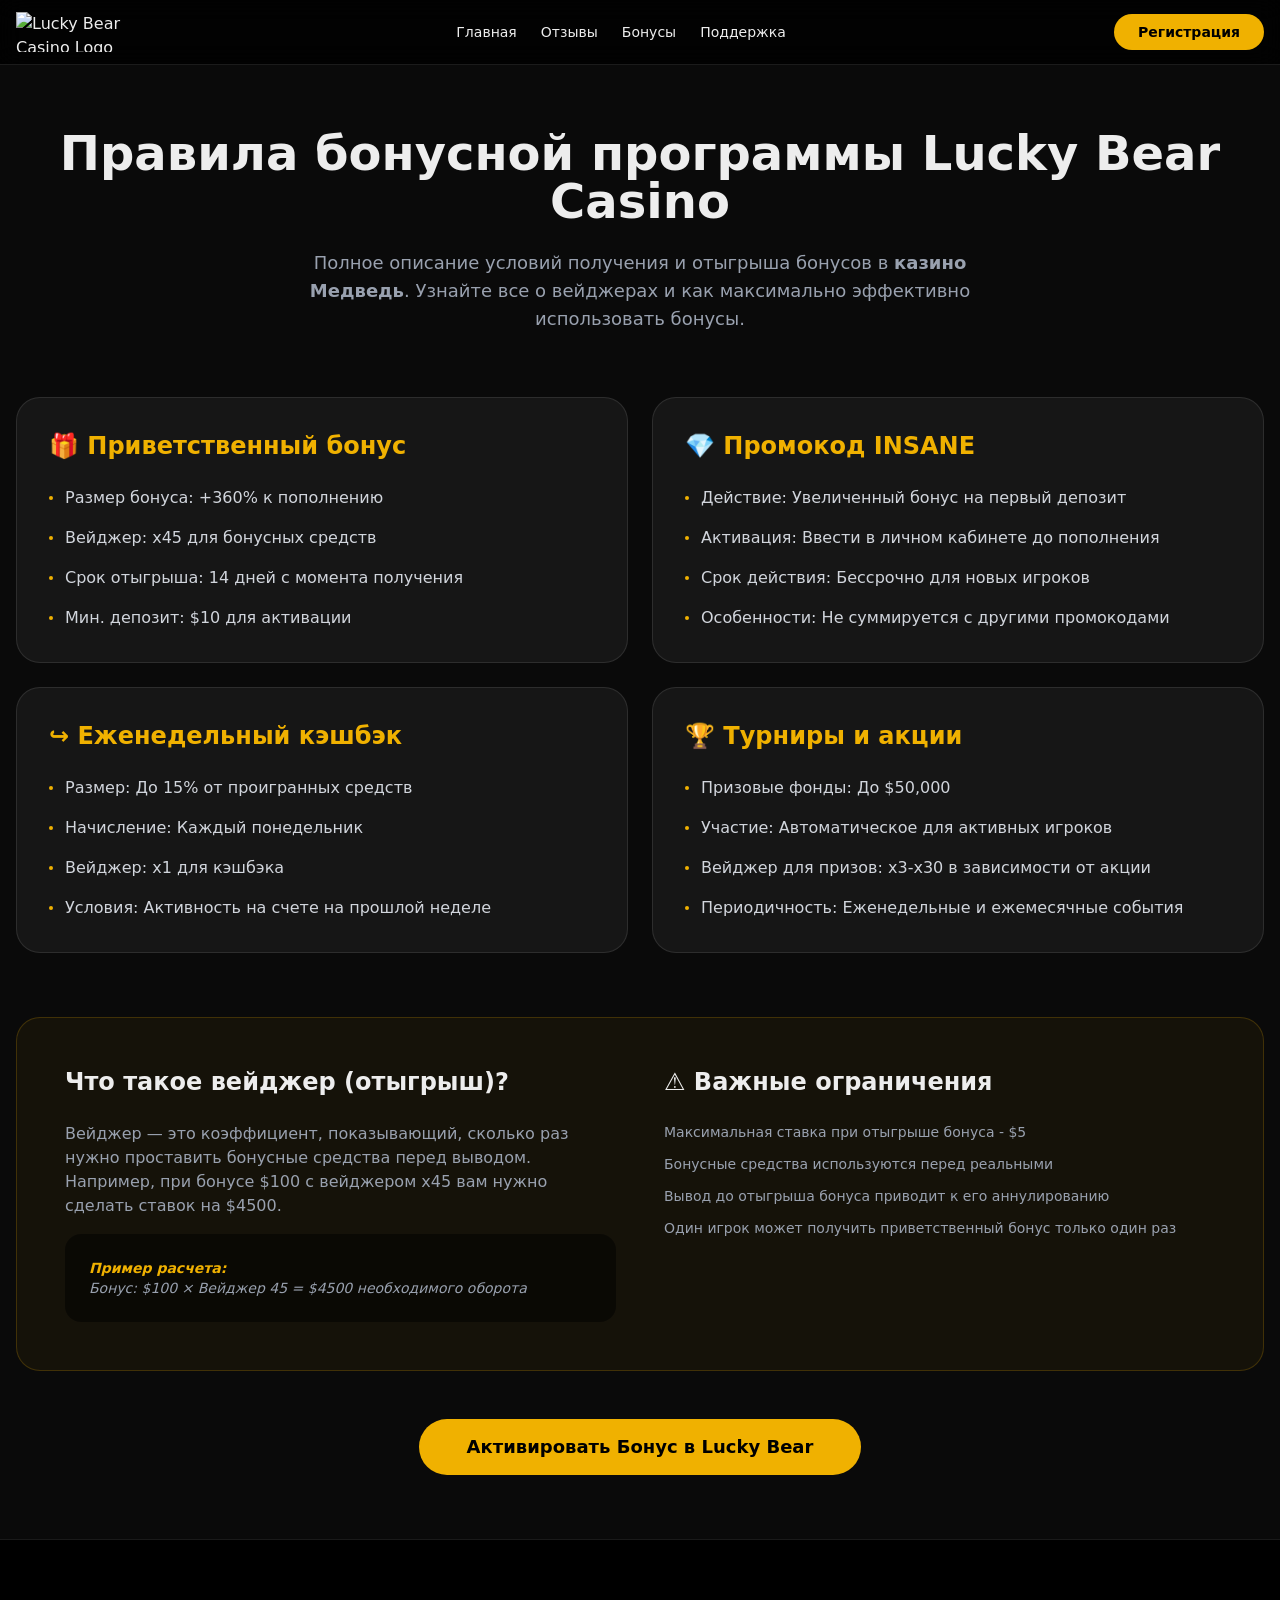
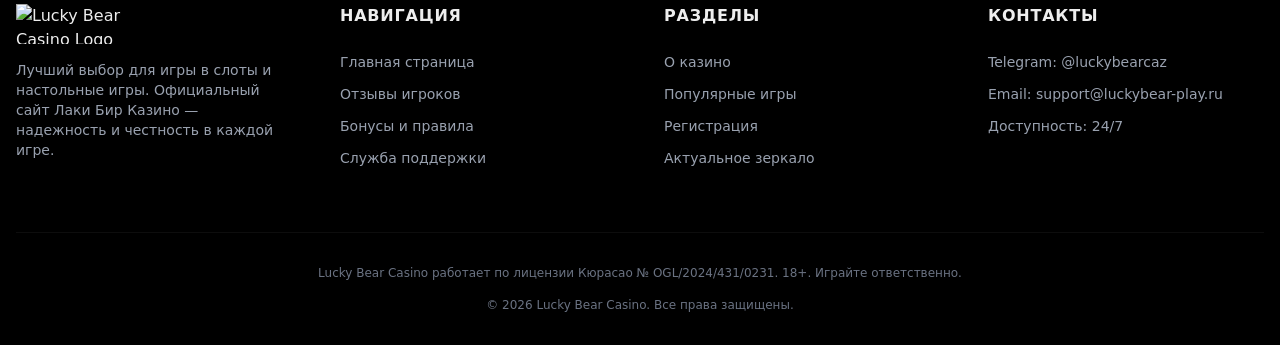
==== bonus-rules/index.html @ 3029834b "Add files via upload" ====
<!DOCTYPE html><!--qBkqkj0r_cKKnHDUIkZ33--><html lang="ru" class="dark"><head><meta charSet="utf-8"/><meta name="viewport" content="width=device-width, initial-scale=1"/><link rel="preload" href="/_next/static/media/4cf2300e9c8272f7-s.p.woff2" as="font" crossorigin="" type="font/woff2"/><link rel="preload" href="/_next/static/media/8d697b304b401681-s.p.woff2" as="font" crossorigin="" type="font/woff2"/><link rel="preload" href="/_next/static/media/93f479601ee12b01-s.p.woff2" as="font" crossorigin="" type="font/woff2"/><link rel="preload" href="/_next/static/media/9610d9e46709d722-s.p.woff2" as="font" crossorigin="" type="font/woff2"/><link rel="preload" as="image" href="https://slelguoygbfzlpylpxfs.supabase.co/storage/v1/render/image/public/project-uploads/9791e7de-911d-48a3-ade3-928afc85c407/logo-1772543242181.webp?width=8000&amp;height=8000&amp;resize=contain"/><link rel="stylesheet" href="/_next/static/css/e9fcd90adb8261e8.css@dpl=dpl_41Tpe3Ki4NxSSs6Caq4KqddvMdPX.css" data-precedence="next"/><link rel="stylesheet" href="/_next/static/css/6a75fec80a84a227.css@dpl=dpl_41Tpe3Ki4NxSSs6Caq4KqddvMdPX.css" data-precedence="next"/><link rel="preload" as="script" fetchPriority="low" href="/_next/static/chunks/webpack-487ae3b5610ff858.js@dpl=dpl_41Tpe3Ki4NxSSs6Caq4KqddvMdPX"/><script src="/_next/static/chunks/4bd1b696-c023c6e3521b1417.js@dpl=dpl_41Tpe3Ki4NxSSs6Caq4KqddvMdPX" async=""></script><script src="/_next/static/chunks/255-a4715a1efa21645e.js@dpl=dpl_41Tpe3Ki4NxSSs6Caq4KqddvMdPX" async=""></script><script src="/_next/static/chunks/main-app-8325d46b281e2127.js@dpl=dpl_41Tpe3Ki4NxSSs6Caq4KqddvMdPX" async=""></script><script src="/_next/static/chunks/619-ba102abea3e3d0e4.js@dpl=dpl_41Tpe3Ki4NxSSs6Caq4KqddvMdPX" async=""></script><script src="/_next/static/chunks/app/page-8e1d8fadc9db7c35.js@dpl=dpl_41Tpe3Ki4NxSSs6Caq4KqddvMdPX" async=""></script><script src="/_next/static/chunks/831-277354a22559f4bc.js@dpl=dpl_41Tpe3Ki4NxSSs6Caq4KqddvMdPX" async=""></script><script src="/_next/static/chunks/app/layout-fcfff147cf2985d4.js@dpl=dpl_41Tpe3Ki4NxSSs6Caq4KqddvMdPX" async=""></script><meta name="next-size-adjust" content=""/><title>Бонусы Lucky Bear Casino — Правила и условия активации | Lucky Bear Casino</title><meta name="description" content="Узнайте о всех актуальных бонусах Lucky Bear Casino: приветственный бонус +360%, промокоды и кэшбэк. Правила отыгрыша и вейджера."/><meta name="keywords" content="лакибир казино играть, казино лаки бир, casino lucky bear, лаки бир казино, лаки бир регистрация, lucky bear официальный сайт, лаки бир казино зеркало, лаки бир казино играть, лаки бир казино официальный сайт, lucky bear casino зеркало, лакибир казино зеркало, лакибир казино официальный сайт, лакибир казино, лакибир регистрация, казино лайки беар, казино белый медведь, лаки беар казино, казино на деньги официальный сайт с медведем, lucky bear казино официальный, lucky bear, лаки бир"/><meta name="robots" content="index, follow"/><link rel="canonical" href="https://luckybear-play.ru/bonus-rules/"/><link rel="icon" href="favicon.ico" type="image/x-icon" sizes="16x16"/><link rel="icon" href="https://slelguoygbfzlpylpxfs.supabase.co/storage/v1/render/image/public/project-uploads/9791e7de-911d-48a3-ade3-928afc85c407/favicon-1772543242181.webp?width=8000&amp;height=8000&amp;resize=contain"/><link rel="apple-touch-icon" href="https://slelguoygbfzlpylpxfs.supabase.co/storage/v1/render/image/public/project-uploads/9791e7de-911d-48a3-ade3-928afc85c407/favicon-1772543242181.webp?width=8000&amp;height=8000&amp;resize=contain"/><script src="/_next/static/chunks/polyfills-42372ed130431b0a.js@dpl=dpl_41Tpe3Ki4NxSSs6Caq4KqddvMdPX" noModule=""></script><!-- Yandex.Metrika counter -->
<script type="text/javascript">
    (function(m,e,t,r,i,k,a){
        m[i]=m[i]||function(){(m[i].a=m[i].a||[]).push(arguments)};
        m[i].l=1*new Date();
        for (var j = 0; j < document.scripts.length; j++) {if (document.scripts[j].src === r) { return; }}
        k=e.createElement(t),a=e.getElementsByTagName(t)[0],k.async=1,k.src=r,a.parentNode.insertBefore(k,a)
    })(window, document,'script','https://mc.yandex.ru/metrika/tag.js?id=107095604', 'ym');

    ym(107095604, 'init', {ssr:true, webvisor:true, clickmap:true, ecommerce:"dataLayer", referrer: document.referrer, url: location.href, accurateTrackBounce:true, trackLinks:true});
</script>
<noscript><div><img src="https://mc.yandex.ru/watch/107095604" style="position:absolute; left:-9999px;" alt="" /></div></noscript>
<!-- /Yandex.Metrika counter -->
<style>
/* Support FAQ accordion */
.faq-card { cursor: pointer; }
.faq-card h4 { display:flex; align-items:center; justify-content:space-between; gap:12px; }
.faq-card .faq-chevron { transition: transform .2s ease; color: rgba(156,163,175,1); }
.faq-card.is-open .faq-chevron { transform: rotate(180deg); }
</style>

</head><body class="__variable_fd3166 __variable_a4812d antialiased bg-[#0a0a0a] text-[#ededed] min-h-screen flex flex-col"><div hidden=""><!--$--><!--/$--></div><header class="sticky top-0 z-50 w-full border-b border-white/10 bg-black/80 backdrop-blur-md"><div class="container mx-auto flex h-16 items-center justify-between px-4"><a class="flex items-center gap-2" href="/"><div class="relative h-10 w-28 overflow-hidden"><img src="https://slelguoygbfzlpylpxfs.supabase.co/storage/v1/render/image/public/project-uploads/9791e7de-911d-48a3-ade3-928afc85c407/logo-1772543242181.webp?width=8000&amp;height=8000&amp;resize=contain" alt="Lucky Bear Casino Logo" class="h-full w-full object-contain"/></div></a><nav class="flex items-center gap-6"><a class="text-sm font-medium hover:text-yellow-500 transition-colors" href="/">Главная</a><a class="text-sm font-medium hover:text-yellow-500 transition-colors" href="/reviews/">Отзывы</a><a class="text-sm font-medium hover:text-yellow-500 transition-colors" href="/bonus-rules/">Бонусы</a><a class="text-sm font-medium hover:text-yellow-500 transition-colors" href="/support/">Поддержка</a></nav><div class="flex items-center gap-4"><a href="https://lbgame777.xyz/87VflB" class="rounded-full bg-yellow-500 px-6 py-2 text-sm font-bold text-black hover:bg-yellow-400 transition-colors">Регистрация</a></div></div></header><main class="flex-grow"><div class="container mx-auto px-4 py-16"><section class="mb-16 text-center"><h1 class="mb-6 text-4xl font-extrabold sm:text-5xl">Правила бонусной программы Lucky Bear Casino</h1><p class="mx-auto max-w-2xl text-lg text-gray-400">Полное описание условий получения и отыгрыша бонусов в <strong>казино Медведь</strong>. Узнайте все о вейджерах и как максимально эффективно использовать бонусы.</p></section><div class="grid gap-6 md:grid-cols-2"><div class="rounded-3xl border border-white/10 bg-white/5 p-8 transition-all hover:bg-white/10"><h3 class="mb-6 text-2xl font-bold text-yellow-500">🎁 Приветственный бонус</h3><ul class="flex flex-col gap-4 text-gray-300"><li class="flex items-center gap-3"><span class="h-1 w-1 rounded-full bg-yellow-500"></span>Размер бонуса: +360% к пополнению</li><li class="flex items-center gap-3"><span class="h-1 w-1 rounded-full bg-yellow-500"></span>Вейджер: x45 для бонусных средств</li><li class="flex items-center gap-3"><span class="h-1 w-1 rounded-full bg-yellow-500"></span>Срок отыгрыша: 14 дней с момента получения</li><li class="flex items-center gap-3"><span class="h-1 w-1 rounded-full bg-yellow-500"></span>Мин. депозит: $10 для активации</li></ul></div><div class="rounded-3xl border border-white/10 bg-white/5 p-8 transition-all hover:bg-white/10"><h3 class="mb-6 text-2xl font-bold text-yellow-500">💎 Промокод INSANE</h3><ul class="flex flex-col gap-4 text-gray-300"><li class="flex items-center gap-3"><span class="h-1 w-1 rounded-full bg-yellow-500"></span>Действие: Увеличенный бонус на первый депозит</li><li class="flex items-center gap-3"><span class="h-1 w-1 rounded-full bg-yellow-500"></span>Активация: Ввести в личном кабинете до пополнения</li><li class="flex items-center gap-3"><span class="h-1 w-1 rounded-full bg-yellow-500"></span>Срок действия: Бессрочно для новых игроков</li><li class="flex items-center gap-3"><span class="h-1 w-1 rounded-full bg-yellow-500"></span>Особенности: Не суммируется с другими промокодами</li></ul></div><div class="rounded-3xl border border-white/10 bg-white/5 p-8 transition-all hover:bg-white/10"><h3 class="mb-6 text-2xl font-bold text-yellow-500">↪️ Еженедельный кэшбэк</h3><ul class="flex flex-col gap-4 text-gray-300"><li class="flex items-center gap-3"><span class="h-1 w-1 rounded-full bg-yellow-500"></span>Размер: До 15% от проигранных средств</li><li class="flex items-center gap-3"><span class="h-1 w-1 rounded-full bg-yellow-500"></span>Начисление: Каждый понедельник</li><li class="flex items-center gap-3"><span class="h-1 w-1 rounded-full bg-yellow-500"></span>Вейджер: x1 для кэшбэка</li><li class="flex items-center gap-3"><span class="h-1 w-1 rounded-full bg-yellow-500"></span>Условия: Активность на счете на прошлой неделе</li></ul></div><div class="rounded-3xl border border-white/10 bg-white/5 p-8 transition-all hover:bg-white/10"><h3 class="mb-6 text-2xl font-bold text-yellow-500">🏆 Турниры и акции</h3><ul class="flex flex-col gap-4 text-gray-300"><li class="flex items-center gap-3"><span class="h-1 w-1 rounded-full bg-yellow-500"></span>Призовые фонды: До $50,000</li><li class="flex items-center gap-3"><span class="h-1 w-1 rounded-full bg-yellow-500"></span>Участие: Автоматическое для активных игроков</li><li class="flex items-center gap-3"><span class="h-1 w-1 rounded-full bg-yellow-500"></span>Вейджер для призов: x3-x30 в зависимости от акции</li><li class="flex items-center gap-3"><span class="h-1 w-1 rounded-full bg-yellow-500"></span>Периодичность: Еженедельные и ежемесячные события</li></ul></div></div><div class="mt-16 rounded-3xl border border-yellow-500/20 bg-yellow-500/5 p-8 md:p-12"><div class="grid gap-12 md:grid-cols-2"><div><h2 class="mb-6 text-2xl font-bold">Что такое вейджер (отыгрыш)?</h2><p class="mb-4 text-gray-400">Вейджер — это коэффициент, показывающий, сколько раз нужно проставить бонусные средства перед выводом. Например, при бонусе $100 с вейджером x45 вам нужно сделать ставок на $4500.</p><div class="rounded-2xl bg-black/50 p-6 text-sm italic text-gray-400"><span class="font-bold text-yellow-500">Пример расчета:</span><br/>Бонус: $100 × Вейджер 45 = $4500 необходимого оборота</div></div><div><h2 class="mb-6 text-2xl font-bold">⚠️ Важные ограничения</h2><ul class="flex flex-col gap-3 text-sm text-gray-400"><li>Максимальная ставка при отыгрыше бонуса - $5</li><li>Бонусные средства используются перед реальными</li><li>Вывод до отыгрыша бонуса приводит к его аннулированию</li><li>Один игрок может получить приветственный бонус только один раз</li></ul></div></div></div><div class="mt-12 flex justify-center"><a href="https://lbgame777.xyz/87VflB" class="flex h-14 w-full items-center justify-center rounded-full bg-yellow-500 px-12 text-lg font-bold text-black sm:w-auto">Активировать Бонус в Lucky Bear</a></div></div><!--$--><!--/$--></main><footer class="w-full border-t border-white/10 bg-black pt-16 pb-8"><div class="container mx-auto px-4"><div class="grid grid-cols-1 gap-12 sm:grid-cols-2 md:grid-cols-4"><div class="flex flex-col gap-4"><div class="h-10 w-28"><img src="https://slelguoygbfzlpylpxfs.supabase.co/storage/v1/render/image/public/project-uploads/9791e7de-911d-48a3-ade3-928afc85c407/logo-1772543242181.webp?width=8000&amp;height=8000&amp;resize=contain" alt="Lucky Bear Casino Logo" class="h-full w-full object-contain"/></div><p class="text-sm text-gray-400 max-w-xs">Лучший выбор для игры в слоты и настольные игры. Официальный сайт Лаки Бир Казино — надежность и честность в каждой игре.</p></div><div><h4 class="mb-6 font-semibold uppercase tracking-wider">Навигация</h4><ul class="flex flex-col gap-3 text-sm text-gray-400"><li><a class="hover:text-yellow-500 transition-colors" href="/">Главная страница</a></li><li><a class="hover:text-yellow-500 transition-colors" href="/reviews/">Отзывы игроков</a></li><li><a class="hover:text-yellow-500 transition-colors" href="/bonus-rules/">Бонусы и правила</a></li><li><a class="hover:text-yellow-500 transition-colors" href="/support/">Служба поддержки</a></li></ul></div><div><h4 class="mb-6 font-semibold uppercase tracking-wider">Разделы</h4><ul class="flex flex-col gap-3 text-sm text-gray-400"><li><a class="hover:text-yellow-500 transition-colors" href="index.html#about">О казино</a></li><li><a class="hover:text-yellow-500 transition-colors" href="index.html#games">Популярные игры</a></li><li><a class="hover:text-yellow-500 transition-colors" href="/#registration">Регистрация</a></li><li><a class="hover:text-yellow-500 transition-colors" href="index.html#mirror">Актуальное зеркало</a></li></ul></div><div><h4 class="mb-6 font-semibold uppercase tracking-wider">Контакты</h4><ul class="flex flex-col gap-3 text-sm text-gray-400"><li>Telegram: @luckybearcaz</li><li>Email: support@luckybear-play.ru</li><li>Доступность: 24/7</li></ul></div></div><div class="mt-16 border-t border-white/5 pt-8 text-center text-xs text-gray-500"><p class="mb-4">Lucky Bear Casino работает по лицензии Кюрасао № OGL/2024/431/0231. 18+. Играйте ответственно.</p><p>© <!-- -->2026<!-- --> Lucky Bear Casino. Все права защищены.</p></div></div></footer><!--$!--><template data-dgst="BAILOUT_TO_CLIENT_SIDE_RENDERING"></template><!--/$--><script src="/_next/static/chunks/webpack-487ae3b5610ff858.js@dpl=dpl_41Tpe3Ki4NxSSs6Caq4KqddvMdPX" id="_R_" async=""></script><script>(self.__next_f=self.__next_f||[]).push([0])</script><script>self.__next_f.push([1,"1:\"$Sreact.fragment\"\n2:I[2619,[\"619\",\"static/chunks/619-ba102abea3e3d0e4.js?dpl=dpl_41Tpe3Ki4NxSSs6Caq4KqddvMdPX\",\"974\",\"static/chunks/app/page-8e1d8fadc9db7c35.js?dpl=dpl_41Tpe3Ki4NxSSs6Caq4KqddvMdPX\"],\"\"]\n3:I[9766,[],\"\"]\n4:I[8924,[],\"\"]\nf:I[7150,[],\"\"]\n:HL[\"/_next/static/media/4cf2300e9c8272f7-s.p.woff2\",\"font\",{\"crossOrigin\":\"\",\"type\":\"font/woff2\"}]\n:HL[\"/_next/static/media/8d697b304b401681-s.p.woff2\",\"font\",{\"crossOrigin\":\"\",\"type\":\"font/woff2\"}]\n:HL[\"/_next/static/media/93f479601ee12b01-s.p.woff2\",\"font\",{\"crossOrigin\":\"\",\"type\":\"font/woff2\"}]\n:HL[\"/_next/static/media/9610d9e46709d722-s.p.woff2\",\"font\",{\"crossOrigin\":\"\",\"type\":\"font/woff2\"}]\n:HL[\"/_next/static/css/e9fcd90adb8261e8.css?dpl=dpl_41Tpe3Ki4NxSSs6Caq4KqddvMdPX\",\"style\"]\n:HL[\"/_next/static/css/6a75fec80a84a227.css?dpl=dpl_41Tpe3Ki4NxSSs6Caq4KqddvMdPX\",\"style\"]\n"])</script><script>self.__next_f.push([1,"0:{\"P\":null,\"b\":\"qBkqkj0r_cKKnHDUIkZ33\",\"p\":\"\",\"c\":[\"\",\"bonus-rules\"],\"i\":false,\"f\":[[[\"\",{\"children\":[\"bonus-rules\",{\"children\":[\"__PAGE__\",{}]}]},\"$undefined\",\"$undefined\",true],[\"\",[\"$\",\"$1\",\"c\",{\"children\":[[[\"$\",\"link\",\"0\",{\"rel\":\"stylesheet\",\"href\":\"/_next/static/css/e9fcd90adb8261e8.css?dpl=dpl_41Tpe3Ki4NxSSs6Caq4KqddvMdPX\",\"precedence\":\"next\",\"crossOrigin\":\"$undefined\",\"nonce\":\"$undefined\"}],[\"$\",\"link\",\"1\",{\"rel\":\"stylesheet\",\"href\":\"/_next/static/css/6a75fec80a84a227.css?dpl=dpl_41Tpe3Ki4NxSSs6Caq4KqddvMdPX\",\"precedence\":\"next\",\"crossOrigin\":\"$undefined\",\"nonce\":\"$undefined\"}]],[\"$\",\"html\",null,{\"lang\":\"ru\",\"className\":\"dark\",\"children\":[\"$\",\"body\",null,{\"className\":\"__variable_fd3166 __variable_a4812d antialiased bg-[#0a0a0a] text-[#ededed] min-h-screen flex flex-col\",\"children\":[[\"$\",\"header\",null,{\"className\":\"sticky top-0 z-50 w-full border-b border-white/10 bg-black/80 backdrop-blur-md\",\"children\":[\"$\",\"div\",null,{\"className\":\"container mx-auto flex h-16 items-center justify-between px-4\",\"children\":[[\"$\",\"$L2\",null,{\"href\":\"/\",\"className\":\"flex items-center gap-2\",\"children\":[\"$\",\"div\",null,{\"className\":\"relative h-10 w-28 overflow-hidden\",\"children\":[\"$\",\"img\",null,{\"src\":\"https://slelguoygbfzlpylpxfs.supabase.co/storage/v1/render/image/public/project-uploads/9791e7de-911d-48a3-ade3-928afc85c407/logo-1772543242181.webp?width=8000\u0026height=8000\u0026resize=contain\",\"alt\":\"Lucky Bear Casino Logo\",\"className\":\"h-full w-full object-contain\"}]}]}],[\"$\",\"nav\",null,{\"className\":\"flex items-center gap-6\",\"children\":[[\"$\",\"$L2\",null,{\"href\":\"/\",\"className\":\"text-sm font-medium hover:text-yellow-500 transition-colors\",\"children\":\"Главная\"}],[\"$\",\"$L2\",null,{\"href\":\"/reviews\",\"className\":\"text-sm font-medium hover:text-yellow-500 transition-colors\",\"children\":\"Отзывы\"}],[\"$\",\"$L2\",null,{\"href\":\"/bonus-rules\",\"className\":\"text-sm font-medium hover:text-yellow-500 transition-colors\",\"children\":\"Бонусы\"}],[\"$\",\"$L2\",null,{\"href\":\"/support\",\"className\":\"text-sm font-medium hover:text-yellow-500 transition-colors\",\"children\":\"Поддержка\"}]]}],[\"$\",\"div\",null,{\"className\":\"flex items-center gap-4\",\"children\":[\"$\",\"a\",null,{\"href\":\"https://lbgame777.xyz/87VflB\",\"className\":\"rounded-full bg-yellow-500 px-6 py-2 text-sm font-bold text-black hover:bg-yellow-400 transition-colors\",\"children\":\"Регистрация\"}]}]]}]}],[\"$\",\"main\",null,{\"className\":\"flex-grow\",\"children\":[\"$\",\"$L3\",null,{\"parallelRouterKey\":\"children\",\"error\":\"$undefined\",\"errorStyles\":\"$undefined\",\"errorScripts\":\"$undefined\",\"template\":[\"$\",\"$L4\",null,{}],\"templateStyles\":\"$undefined\",\"templateScripts\":\"$undefined\",\"notFound\":[[[\"$\",\"title\",null,{\"children\":\"404: This page could not be found.\"}],[\"$\",\"div\",null,{\"style\":{\"fontFamily\":\"system-ui,\\\"Segoe UI\\\",Roboto,Helvetica,Arial,sans-serif,\\\"Apple Color Emoji\\\",\\\"Segoe UI Emoji\\\"\",\"height\":\"100vh\",\"textAlign\":\"center\",\"display\":\"flex\",\"flexDirection\":\"column\",\"alignItems\":\"center\",\"justifyContent\":\"center\"},\"children\":[\"$\",\"div\",null,{\"children\":[[\"$\",\"style\",null,{\"dangerouslySetInnerHTML\":{\"__html\":\"body{color:#000;background:#fff;margin:0}.next-error-h1{border-right:1px solid rgba(0,0,0,.3)}@media (prefers-color-scheme:dark){body{color:#fff;background:#000}.next-error-h1{border-right:1px solid rgba(255,255,255,.3)}}\"}}],[\"$\",\"h1\",null,{\"className\":\"next-error-h1\",\"style\":{\"display\":\"inline-block\",\"margin\":\"0 20px 0 0\",\"padding\":\"0 23px 0 0\",\"fontSize\":24,\"fontWeight\":500,\"verticalAlign\":\"top\",\"lineHeight\":\"49px\"},\"children\":404}],[\"$\",\"div\",null,{\"style\":{\"display\":\"inline-block\"},\"children\":[\"$\",\"h2\",null,{\"style\":{\"fontSize\":14,\"fontWeight\":400,\"lineHeight\":\"49px\",\"margin\":0},\"children\":\"This page could not be found.\"}]}]]}]}]],[]],\"forbidden\":\"$undefined\",\"unauthorized\":\"$undefined\"}]}],[\"$\",\"footer\",null,{\"className\":\"w-full border-t border-white/10 bg-black pt-16 pb-8\",\"children\":[\"$\",\"div\",null,{\"className\":\"container mx-auto px-4\",\"children\":[[\"$\",\"div\",null,{\"className\":\"grid grid-cols-1 gap-12 sm:grid-cols-2 md:grid-cols-4\",\"children\":[[\"$\",\"div\",null,{\"className\":\"flex flex-col gap-4\",\"children\":[[\"$\",\"div\",null,{\"className\":\"h-10 w-28\",\"children\":[\"$\",\"img\",null,{\"src\":\"https://slelguoygbfzlpylpxfs.supabase.co/storage/v1/render/image/public/project-uploads/9791e7de-911d-48a3-ade3-928afc85c407/logo-1772543242181.webp?width=8000\u0026height=8000\u0026resize=contain\",\"alt\":\"Lucky Bear Casino Logo\",\"className\":\"h-full w-full object-contain\"}]}],\"$L5\"]}],\"$L6\",\"$L7\",\"$L8\"]}],\"$L9\"]}]}],\"$La\",\"$Lb\"]}]}]]}],{\"children\":[\"bonus-rules\",\"$Lc\",{\"children\":[\"__PAGE__\",\"$Ld\",{},null,false]},null,false]},null,false],\"$Le\",false]],\"m\":\"$undefined\",\"G\":[\"$f\",[]],\"s\":false,\"S\":true}\n"])</script><script>self.__next_f.push([1,"10:I[1935,[\"619\",\"static/chunks/619-ba102abea3e3d0e4.js?dpl=dpl_41Tpe3Ki4NxSSs6Caq4KqddvMdPX\",\"831\",\"static/chunks/831-277354a22559f4bc.js?dpl=dpl_41Tpe3Ki4NxSSs6Caq4KqddvMdPX\",\"177\",\"static/chunks/app/layout-fcfff147cf2985d4.js?dpl=dpl_41Tpe3Ki4NxSSs6Caq4KqddvMdPX\"],\"VisualEditsMessenger\"]\n11:I[6613,[\"619\",\"static/chunks/619-ba102abea3e3d0e4.js?dpl=dpl_41Tpe3Ki4NxSSs6Caq4KqddvMdPX\",\"831\",\"static/chunks/831-277354a22559f4bc.js?dpl=dpl_41Tpe3Ki4NxSSs6Caq4KqddvMdPX\",\"177\",\"static/chunks/app/layout-fcfff147cf2985d4.js?dpl=dpl_41Tpe3Ki4NxSSs6Caq4KqddvMdPX\"],\"Analytics\"]\n19:I[4431,[],\"ViewportBoundary\"]\n1b:I[4431,[],\"MetadataBoundary\"]\n1c:\"$Sreact.suspense\"\n5:[\"$\",\"p\",null,{\"className\":\"text-sm text-gray-400 max-w-xs\",\"children\":\"Лучший выбор для игры в слоты и настольные игры. Официальный сайт Лаки Бир Казино — надежность и честность в каждой игре.\"}]\n"])</script><script>self.__next_f.push([1,"6:[\"$\",\"div\",null,{\"children\":[[\"$\",\"h4\",null,{\"className\":\"mb-6 font-semibold uppercase tracking-wider\",\"children\":\"Навигация\"}],[\"$\",\"ul\",null,{\"className\":\"flex flex-col gap-3 text-sm text-gray-400\",\"children\":[[\"$\",\"li\",null,{\"children\":[\"$\",\"$L2\",null,{\"href\":\"/\",\"className\":\"hover:text-yellow-500 transition-colors\",\"children\":\"Главная страница\"}]}],[\"$\",\"li\",null,{\"children\":[\"$\",\"$L2\",null,{\"href\":\"/reviews\",\"className\":\"hover:text-yellow-500 transition-colors\",\"children\":\"Отзывы игроков\"}]}],[\"$\",\"li\",null,{\"children\":[\"$\",\"$L2\",null,{\"href\":\"/bonus-rules\",\"className\":\"hover:text-yellow-500 transition-colors\",\"children\":\"Бонусы и правила\"}]}],[\"$\",\"li\",null,{\"children\":[\"$\",\"$L2\",null,{\"href\":\"/support\",\"className\":\"hover:text-yellow-500 transition-colors\",\"children\":\"Служба поддержки\"}]}]]}]]}]\n"])</script><script>self.__next_f.push([1,"7:[\"$\",\"div\",null,{\"children\":[[\"$\",\"h4\",null,{\"className\":\"mb-6 font-semibold uppercase tracking-wider\",\"children\":\"Разделы\"}],[\"$\",\"ul\",null,{\"className\":\"flex flex-col gap-3 text-sm text-gray-400\",\"children\":[[\"$\",\"li\",null,{\"children\":[\"$\",\"$L2\",null,{\"href\":\"/#about\",\"className\":\"hover:text-yellow-500 transition-colors\",\"children\":\"О казино\"}]}],[\"$\",\"li\",null,{\"children\":[\"$\",\"$L2\",null,{\"href\":\"/#games\",\"className\":\"hover:text-yellow-500 transition-colors\",\"children\":\"Популярные игры\"}]}],[\"$\",\"li\",null,{\"children\":[\"$\",\"$L2\",null,{\"href\":\"/#registration\",\"className\":\"hover:text-yellow-500 transition-colors\",\"children\":\"Регистрация\"}]}],[\"$\",\"li\",null,{\"children\":[\"$\",\"$L2\",null,{\"href\":\"/#mirror\",\"className\":\"hover:text-yellow-500 transition-colors\",\"children\":\"Актуальное зеркало\"}]}]]}]]}]\n"])</script><script>self.__next_f.push([1,"8:[\"$\",\"div\",null,{\"children\":[[\"$\",\"h4\",null,{\"className\":\"mb-6 font-semibold uppercase tracking-wider\",\"children\":\"Контакты\"}],[\"$\",\"ul\",null,{\"className\":\"flex flex-col gap-3 text-sm text-gray-400\",\"children\":[[\"$\",\"li\",null,{\"children\":\"Telegram: @luckybearcaz\"}],[\"$\",\"li\",null,{\"children\":\"Email: support@luckybear-play.ru\"}],[\"$\",\"li\",null,{\"children\":\"Доступность: 24/7\"}]]}]]}]\n9:[\"$\",\"div\",null,{\"className\":\"mt-16 border-t border-white/5 pt-8 text-center text-xs text-gray-500\",\"children\":[[\"$\",\"p\",null,{\"className\":\"mb-4\",\"children\":\"Lucky Bear Casino работает по лицензии Кюрасао № OGL/2024/431/0231. 18+. Играйте ответственно.\"}],[\"$\",\"p\",null,{\"children\":[\"© \",2026,\" Lucky Bear Casino. Все права защищены.\"]}]]}]\na:[\"$\",\"$L10\",null,{}]\nb:[\"$\",\"$L11\",null,{}]\nc:[\"$\",\"$1\",\"c\",{\"children\":[null,[\"$\",\"$L3\",null,{\"parallelRouterKey\":\"children\",\"error\":\"$undefined\",\"errorStyles\":\"$undefined\",\"errorScripts\":\"$undefined\",\"template\":[\"$\",\"$L4\",null,{}],\"templateStyles\":\"$undefined\",\"templateScripts\":\"$undefined\",\"notFound\":\"$undefined\",\"forbidden\":\"$undefined\",\"unauthorized\":\"$undefined\"}]]}]\n"])</script><script>self.__next_f.push([1,"d:[\"$\",\"$1\",\"c\",{\"children\":[[\"$\",\"div\",null,{\"className\":\"container mx-auto px-4 py-16\",\"children\":[[\"$\",\"section\",null,{\"className\":\"mb-16 text-center\",\"children\":[[\"$\",\"h1\",null,{\"className\":\"mb-6 text-4xl font-extrabold sm:text-5xl\",\"children\":\"Правила бонусной программы Lucky Bear Casino\"}],[\"$\",\"p\",null,{\"className\":\"mx-auto max-w-2xl text-lg text-gray-400\",\"children\":[\"Полное описание условий получения и отыгрыша бонусов в \",[\"$\",\"strong\",null,{\"children\":\"казино Медведь\"}],\". Узнайте все о вейджерах и как максимально эффективно использовать бонусы.\"]}]]}],[\"$\",\"div\",null,{\"className\":\"grid gap-6 md:grid-cols-2\",\"children\":[[\"$\",\"div\",\"0\",{\"className\":\"rounded-3xl border border-white/10 bg-white/5 p-8 transition-all hover:bg-white/10\",\"children\":[[\"$\",\"h3\",null,{\"className\":\"mb-6 text-2xl font-bold text-yellow-500\",\"children\":\"🎁 Приветственный бонус\"}],[\"$\",\"ul\",null,{\"className\":\"flex flex-col gap-4 text-gray-300\",\"children\":[[\"$\",\"li\",\"0\",{\"className\":\"flex items-center gap-3\",\"children\":[[\"$\",\"span\",null,{\"className\":\"h-1 w-1 rounded-full bg-yellow-500\"}],\"Размер бонуса: +360% к пополнению\"]}],[\"$\",\"li\",\"1\",{\"className\":\"flex items-center gap-3\",\"children\":[[\"$\",\"span\",null,{\"className\":\"h-1 w-1 rounded-full bg-yellow-500\"}],\"Вейджер: x45 для бонусных средств\"]}],[\"$\",\"li\",\"2\",{\"className\":\"flex items-center gap-3\",\"children\":[[\"$\",\"span\",null,{\"className\":\"h-1 w-1 rounded-full bg-yellow-500\"}],\"Срок отыгрыша: 14 дней с момента получения\"]}],[\"$\",\"li\",\"3\",{\"className\":\"flex items-center gap-3\",\"children\":[[\"$\",\"span\",null,{\"className\":\"h-1 w-1 rounded-full bg-yellow-500\"}],\"Мин. депозит: $10 для активации\"]}]]}]]}],[\"$\",\"div\",\"1\",{\"className\":\"rounded-3xl border border-white/10 bg-white/5 p-8 transition-all hover:bg-white/10\",\"children\":[[\"$\",\"h3\",null,{\"className\":\"mb-6 text-2xl font-bold text-yellow-500\",\"children\":\"💎 Промокод INSANE\"}],[\"$\",\"ul\",null,{\"className\":\"flex flex-col gap-4 text-gray-300\",\"children\":[[\"$\",\"li\",\"0\",{\"className\":\"flex items-center gap-3\",\"children\":[[\"$\",\"span\",null,{\"className\":\"h-1 w-1 rounded-full bg-yellow-500\"}],\"Действие: Увеличенный бонус на первый депозит\"]}],[\"$\",\"li\",\"1\",{\"className\":\"flex items-center gap-3\",\"children\":[[\"$\",\"span\",null,{\"className\":\"h-1 w-1 rounded-full bg-yellow-500\"}],\"Активация: Ввести в личном кабинете до пополнения\"]}],[\"$\",\"li\",\"2\",{\"className\":\"flex items-center gap-3\",\"children\":[[\"$\",\"span\",null,{\"className\":\"h-1 w-1 rounded-full bg-yellow-500\"}],\"Срок действия: Бессрочно для новых игроков\"]}],[\"$\",\"li\",\"3\",{\"className\":\"flex items-center gap-3\",\"children\":[[\"$\",\"span\",null,{\"className\":\"h-1 w-1 rounded-full bg-yellow-500\"}],\"Особенности: Не суммируется с другими промокодами\"]}]]}]]}],[\"$\",\"div\",\"2\",{\"className\":\"rounded-3xl border border-white/10 bg-white/5 p-8 transition-all hover:bg-white/10\",\"children\":[[\"$\",\"h3\",null,{\"className\":\"mb-6 text-2xl font-bold text-yellow-500\",\"children\":\"↪️ Еженедельный кэшбэк\"}],[\"$\",\"ul\",null,{\"className\":\"flex flex-col gap-4 text-gray-300\",\"children\":[[\"$\",\"li\",\"0\",{\"className\":\"flex items-center gap-3\",\"children\":[[\"$\",\"span\",null,{\"className\":\"h-1 w-1 rounded-full bg-yellow-500\"}],\"Размер: До 15% от проигранных средств\"]}],[\"$\",\"li\",\"1\",{\"className\":\"flex items-center gap-3\",\"children\":[[\"$\",\"span\",null,{\"className\":\"h-1 w-1 rounded-full bg-yellow-500\"}],\"Начисление: Каждый понедельник\"]}],[\"$\",\"li\",\"2\",{\"className\":\"flex items-center gap-3\",\"children\":[[\"$\",\"span\",null,{\"className\":\"h-1 w-1 rounded-full bg-yellow-500\"}],\"Вейджер: x1 для кэшбэка\"]}],[\"$\",\"li\",\"3\",{\"className\":\"flex items-center gap-3\",\"children\":[[\"$\",\"span\",null,{\"className\":\"h-1 w-1 rounded-full bg-yellow-500\"}],\"Условия: Активность на счете на прошлой неделе\"]}]]}]]}],[\"$\",\"div\",\"3\",{\"className\":\"rounded-3xl border border-white/10 bg-white/5 p-8 transition-all hover:bg-white/10\",\"children\":[[\"$\",\"h3\",null,{\"className\":\"mb-6 text-2xl font-bold text-yellow-500\",\"children\":\"🏆 Турниры и акции\"}],[\"$\",\"ul\",null,{\"className\":\"flex flex-col gap-4 text-gray-300\",\"children\":[[\"$\",\"li\",\"0\",{\"className\":\"flex items-center gap-3\",\"children\":[\"$L12\",\"Призовые фонды: До $50,000\"]}],\"$L13\",\"$L14\",\"$L15\"]}]]}]]}],\"$L16\",\"$L17\"]}],null,\"$L18\"]}]\n"])</script><script>self.__next_f.push([1,"e:[\"$\",\"$1\",\"h\",{\"children\":[null,[[\"$\",\"$L19\",null,{\"children\":\"$L1a\"}],[\"$\",\"meta\",null,{\"name\":\"next-size-adjust\",\"content\":\"\"}]],[\"$\",\"$L1b\",null,{\"children\":[\"$\",\"div\",null,{\"hidden\":true,\"children\":[\"$\",\"$1c\",null,{\"fallback\":null,\"children\":\"$L1d\"}]}]}]]}]\n"])</script><script>self.__next_f.push([1,"1e:I[4431,[],\"OutletBoundary\"]\n20:I[5278,[],\"AsyncMetadataOutlet\"]\n12:[\"$\",\"span\",null,{\"className\":\"h-1 w-1 rounded-full bg-yellow-500\"}]\n13:[\"$\",\"li\",\"1\",{\"className\":\"flex items-center gap-3\",\"children\":[[\"$\",\"span\",null,{\"className\":\"h-1 w-1 rounded-full bg-yellow-500\"}],\"Участие: Автоматическое для активных игроков\"]}]\n14:[\"$\",\"li\",\"2\",{\"className\":\"flex items-center gap-3\",\"children\":[[\"$\",\"span\",null,{\"className\":\"h-1 w-1 rounded-full bg-yellow-500\"}],\"Вейджер для призов: x3-x30 в зависимости от акции\"]}]\n15:[\"$\",\"li\",\"3\",{\"className\":\"flex items-center gap-3\",\"children\":[[\"$\",\"span\",null,{\"className\":\"h-1 w-1 rounded-full bg-yellow-500\"}],\"Периодичность: Еженедельные и ежемесячные события\"]}]\n"])</script><script>self.__next_f.push([1,"16:[\"$\",\"div\",null,{\"className\":\"mt-16 rounded-3xl border border-yellow-500/20 bg-yellow-500/5 p-8 md:p-12\",\"children\":[\"$\",\"div\",null,{\"className\":\"grid gap-12 md:grid-cols-2\",\"children\":[[\"$\",\"div\",null,{\"children\":[[\"$\",\"h2\",null,{\"className\":\"mb-6 text-2xl font-bold\",\"children\":\"Что такое вейджер (отыгрыш)?\"}],[\"$\",\"p\",null,{\"className\":\"mb-4 text-gray-400\",\"children\":\"Вейджер — это коэффициент, показывающий, сколько раз нужно проставить бонусные средства перед выводом. Например, при бонусе $100 с вейджером x45 вам нужно сделать ставок на $4500.\"}],[\"$\",\"div\",null,{\"className\":\"rounded-2xl bg-black/50 p-6 text-sm italic text-gray-400\",\"children\":[[\"$\",\"span\",null,{\"className\":\"font-bold text-yellow-500\",\"children\":\"Пример расчета:\"}],[\"$\",\"br\",null,{}],\"Бонус: $100 × Вейджер 45 = $4500 необходимого оборота\"]}]]}],[\"$\",\"div\",null,{\"children\":[[\"$\",\"h2\",null,{\"className\":\"mb-6 text-2xl font-bold\",\"children\":\"⚠️ Важные ограничения\"}],[\"$\",\"ul\",null,{\"className\":\"flex flex-col gap-3 text-sm text-gray-400\",\"children\":[[\"$\",\"li\",null,{\"children\":\"Максимальная ставка при отыгрыше бонуса - $5\"}],[\"$\",\"li\",null,{\"children\":\"Бонусные средства используются перед реальными\"}],[\"$\",\"li\",null,{\"children\":\"Вывод до отыгрыша бонуса приводит к его аннулированию\"}],[\"$\",\"li\",null,{\"children\":\"Один игрок может получить приветственный бонус только один раз\"}]]}]]}]]}]}]\n"])</script><script>self.__next_f.push([1,"17:[\"$\",\"div\",null,{\"className\":\"mt-12 flex justify-center\",\"children\":[\"$\",\"a\",null,{\"href\":\"https://lbgame777.xyz/87VflB\",\"className\":\"flex h-14 w-full items-center justify-center rounded-full bg-yellow-500 px-12 text-lg font-bold text-black sm:w-auto\",\"children\":\"Активировать Бонус в Lucky Bear\"}]}]\n18:[\"$\",\"$L1e\",null,{\"children\":[\"$L1f\",[\"$\",\"$L20\",null,{\"promise\":\"$@21\"}]]}]\n"])</script><script>self.__next_f.push([1,"1a:[[\"$\",\"meta\",\"0\",{\"charSet\":\"utf-8\"}],[\"$\",\"meta\",\"1\",{\"name\":\"viewport\",\"content\":\"width=device-width, initial-scale=1\"}]]\n"])</script><script>self.__next_f.push([1,"1f:null\n"])</script><script>self.__next_f.push([1,"22:I[622,[],\"IconMark\"]\n"])</script><script>self.__next_f.push([1,"21:{\"metadata\":[[\"$\",\"title\",\"0\",{\"children\":\"Бонусы Lucky Bear Casino — Правила и условия активации | Lucky Bear Casino\"}],[\"$\",\"meta\",\"1\",{\"name\":\"description\",\"content\":\"Узнайте о всех актуальных бонусах Lucky Bear Casino: приветственный бонус +360%, промокоды и кэшбэк. Правила отыгрыша и вейджера.\"}],[\"$\",\"meta\",\"2\",{\"name\":\"keywords\",\"content\":\"лакибир казино играть, казино лаки бир, casino lucky bear, лаки бир казино, лаки бир регистрация, lucky bear официальный сайт, лаки бир казино зеркало, лаки бир казино играть, лаки бир казино официальный сайт, lucky bear casino зеркало, лакибир казино зеркало, лакибир казино официальный сайт, лакибир казино, лакибир регистрация, казино лайки беар, казино белый медведь, лаки беар казино, казино на деньги официальный сайт с медведем, lucky bear казино официальный, lucky bear, лаки бир\"}],[\"$\",\"meta\",\"3\",{\"name\":\"robots\",\"content\":\"index, follow\"}],[\"$\",\"link\",\"4\",{\"rel\":\"canonical\",\"href\":\"https://luckybear-play.ru\"}],[\"$\",\"link\",\"5\",{\"rel\":\"icon\",\"href\":\"/favicon.ico\",\"type\":\"image/x-icon\",\"sizes\":\"16x16\"}],[\"$\",\"link\",\"6\",{\"rel\":\"icon\",\"href\":\"https://slelguoygbfzlpylpxfs.supabase.co/storage/v1/render/image/public/project-uploads/9791e7de-911d-48a3-ade3-928afc85c407/favicon-1772543242181.webp?width=8000\u0026height=8000\u0026resize=contain\"}],[\"$\",\"link\",\"7\",{\"rel\":\"apple-touch-icon\",\"href\":\"https://slelguoygbfzlpylpxfs.supabase.co/storage/v1/render/image/public/project-uploads/9791e7de-911d-48a3-ade3-928afc85c407/favicon-1772543242181.webp?width=8000\u0026height=8000\u0026resize=contain\"}],[\"$\",\"$L22\",\"8\",{}]],\"error\":null,\"digest\":\"$undefined\"}\n"])</script><script>self.__next_f.push([1,"1d:\"$21:metadata\"\n"])</script></body></html>
---- _next/static/css/e9fcd90adb8261e8.css@dpl=dpl_41Tpe3Ki4NxSSs6Caq4KqddvMdPX.css ----
@font-face{font-family:Geist;font-style:normal;font-weight:100 900;font-display:swap;src:url(../media/8d697b304b401681-s.p.woff2) format("woff2");unicode-range:u+0301,u+0400-045f,u+0490-0491,u+04b0-04b1,u+2116}@font-face{font-family:Geist;font-style:normal;font-weight:100 900;font-display:swap;src:url(../media/ba015fad6dcf6784-s.woff2) format("woff2");unicode-range:u+0100-02ba,u+02bd-02c5,u+02c7-02cc,u+02ce-02d7,u+02dd-02ff,u+0304,u+0308,u+0329,u+1d00-1dbf,u+1e00-1e9f,u+1ef2-1eff,u+2020,u+20a0-20ab,u+20ad-20c0,u+2113,u+2c60-2c7f,u+a720-a7ff}@font-face{font-family:Geist;font-style:normal;font-weight:100 900;font-display:swap;src:url(../media/4cf2300e9c8272f7-s.p.woff2) format("woff2");unicode-range:u+00??,u+0131,u+0152-0153,u+02bb-02bc,u+02c6,u+02da,u+02dc,u+0304,u+0308,u+0329,u+2000-206f,u+20ac,u+2122,u+2191,u+2193,u+2212,u+2215,u+feff,u+fffd}@font-face{font-family:Geist Fallback;src:local("Arial");ascent-override:95.94%;descent-override:28.16%;line-gap-override:0.00%;size-adjust:104.76%}.__className_fd3166{font-family:Geist,Geist Fallback;font-style:normal}.__variable_fd3166{--font-geist-sans:"Geist","Geist Fallback"}@font-face{font-family:Geist Mono;font-style:normal;font-weight:100 900;font-display:swap;src:url(../media/9610d9e46709d722-s.p.woff2) format("woff2");unicode-range:u+0301,u+0400-045f,u+0490-0491,u+04b0-04b1,u+2116}@font-face{font-family:Geist Mono;font-style:normal;font-weight:100 900;font-display:swap;src:url(../media/747892c23ea88013-s.woff2) format("woff2");unicode-range:u+0100-02ba,u+02bd-02c5,u+02c7-02cc,u+02ce-02d7,u+02dd-02ff,u+0304,u+0308,u+0329,u+1d00-1dbf,u+1e00-1e9f,u+1ef2-1eff,u+2020,u+20a0-20ab,u+20ad-20c0,u+2113,u+2c60-2c7f,u+a720-a7ff}@font-face{font-family:Geist Mono;font-style:normal;font-weight:100 900;font-display:swap;src:url(../media/93f479601ee12b01-s.p.woff2) format("woff2");unicode-range:u+00??,u+0131,u+0152-0153,u+02bb-02bc,u+02c6,u+02da,u+02dc,u+0304,u+0308,u+0329,u+2000-206f,u+20ac,u+2122,u+2191,u+2193,u+2212,u+2215,u+feff,u+fffd}@font-face{font-family:Geist Mono Fallback;src:local("Arial");ascent-override:74.67%;descent-override:21.92%;line-gap-override:0.00%;size-adjust:134.59%}.__className_a4812d{font-family:Geist Mono,Geist Mono Fallback;font-style:normal}.__variable_a4812d{--font-geist-mono:"Geist Mono","Geist Mono Fallback"}
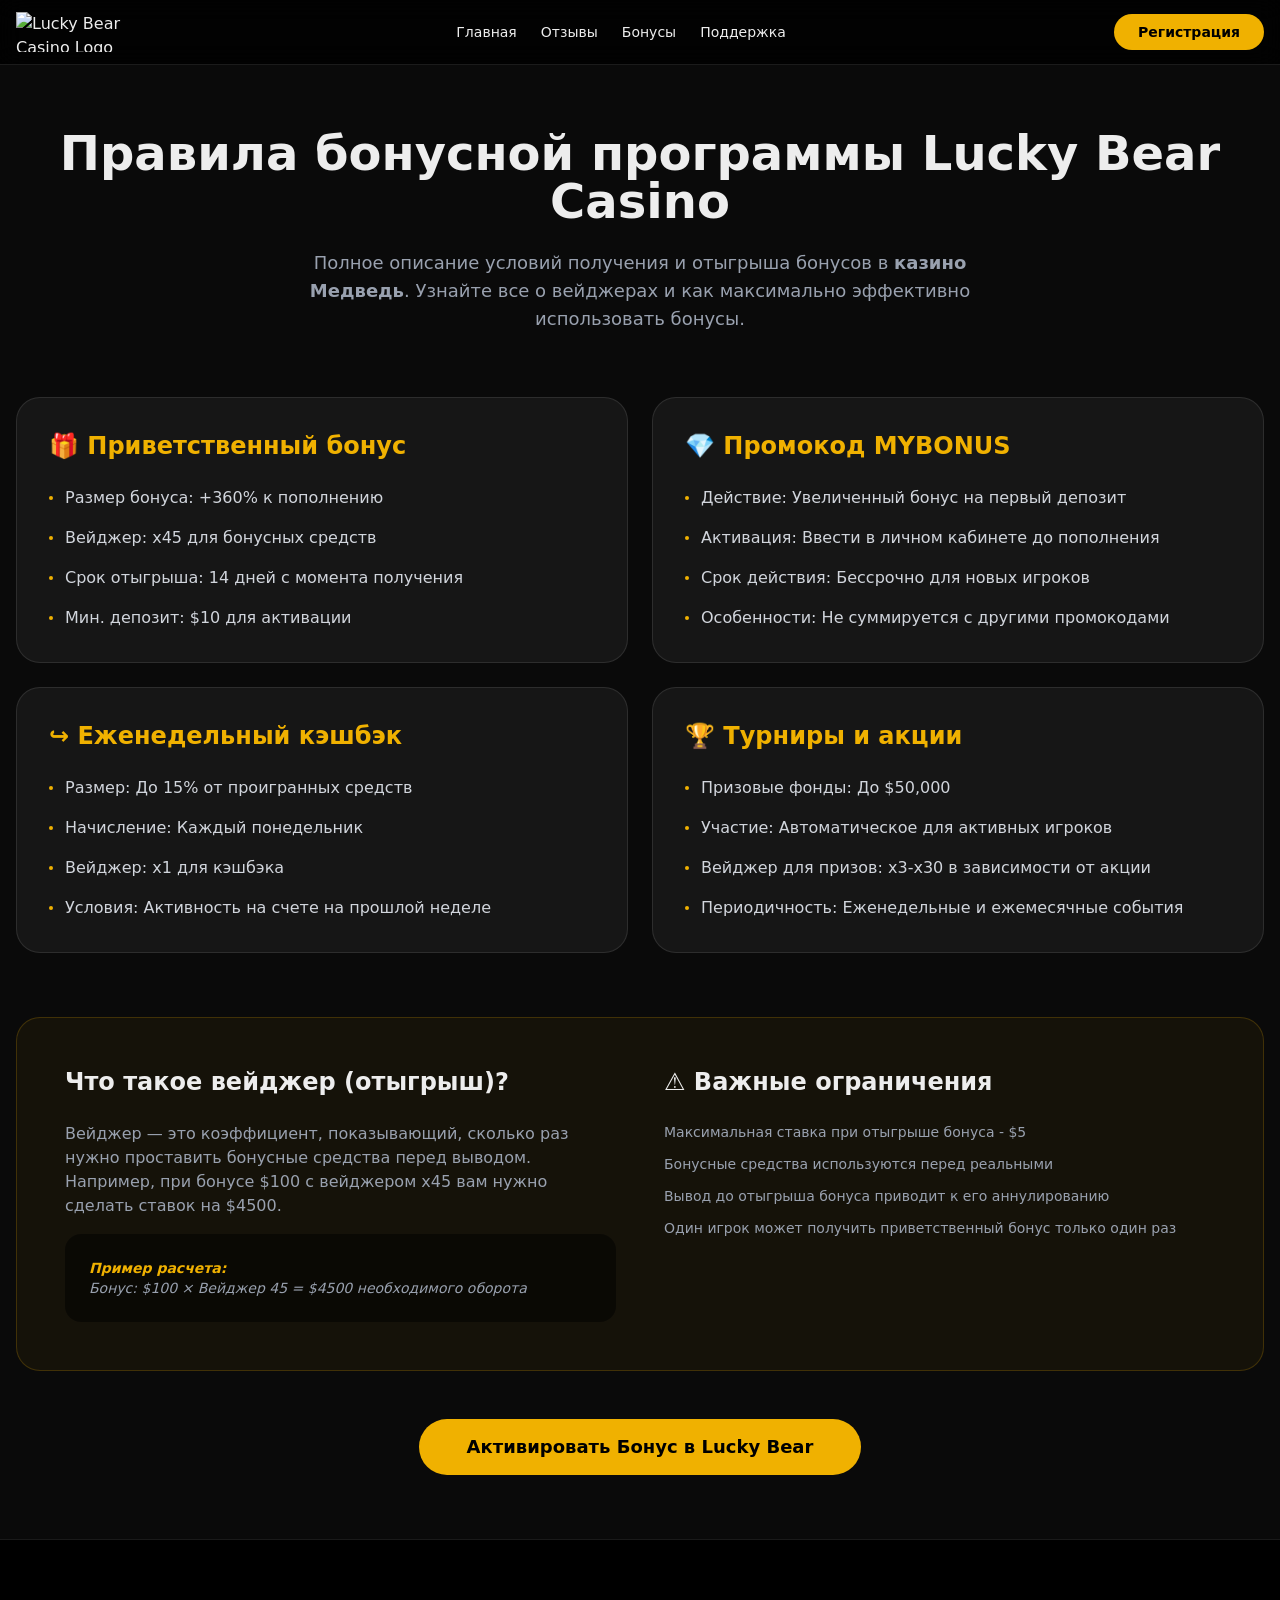
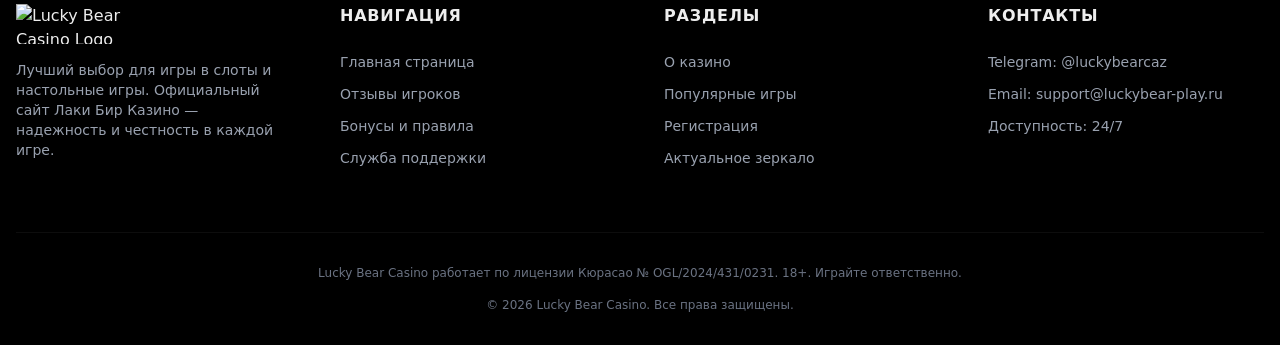
==== commit 1e84ebb3: "index.html" ====
--- a/bonus-rules/index.html
+++ b/bonus-rules/index.html
@@ -19,4 +19,4 @@
 .faq-card.is-open .faq-chevron { transform: rotate(180deg); }
 </style>
 
-</head><body class="__variable_fd3166 __variable_a4812d antialiased bg-[#0a0a0a] text-[#ededed] min-h-screen flex flex-col"><div hidden=""><!--$--><!--/$--></div><header class="sticky top-0 z-50 w-full border-b border-white/10 bg-black/80 backdrop-blur-md"><div class="container mx-auto flex h-16 items-center justify-between px-4"><a class="flex items-center gap-2" href="/"><div class="relative h-10 w-28 overflow-hidden"><img src="https://slelguoygbfzlpylpxfs.supabase.co/storage/v1/render/image/public/project-uploads/9791e7de-911d-48a3-ade3-928afc85c407/logo-1772543242181.webp?width=8000&amp;height=8000&amp;resize=contain" alt="Lucky Bear Casino Logo" class="h-full w-full object-contain"/></div></a><nav class="flex items-center gap-6"><a class="text-sm font-medium hover:text-yellow-500 transition-colors" href="/">Главная</a><a class="text-sm font-medium hover:text-yellow-500 transition-colors" href="/reviews/">Отзывы</a><a class="text-sm font-medium hover:text-yellow-500 transition-colors" href="/bonus-rules/">Бонусы</a><a class="text-sm font-medium hover:text-yellow-500 transition-colors" href="/support/">Поддержка</a></nav><div class="flex items-center gap-4"><a href="https://lbgame777.xyz/87VflB" class="rounded-full bg-yellow-500 px-6 py-2 text-sm font-bold text-black hover:bg-yellow-400 transition-colors">Регистрация</a></div></div></header><main class="flex-grow"><div class="container mx-auto px-4 py-16"><section class="mb-16 text-center"><h1 class="mb-6 text-4xl font-extrabold sm:text-5xl">Правила бонусной программы Lucky Bear Casino</h1><p class="mx-auto max-w-2xl text-lg text-gray-400">Полное описание условий получения и отыгрыша бонусов в <strong>казино Медведь</strong>. Узнайте все о вейджерах и как максимально эффективно использовать бонусы.</p></section><div class="grid gap-6 md:grid-cols-2"><div class="rounded-3xl border border-white/10 bg-white/5 p-8 transition-all hover:bg-white/10"><h3 class="mb-6 text-2xl font-bold text-yellow-500">🎁 Приветственный бонус</h3><ul class="flex flex-col gap-4 text-gray-300"><li class="flex items-center gap-3"><span class="h-1 w-1 rounded-full bg-yellow-500"></span>Размер бонуса: +360% к пополнению</li><li class="flex items-center gap-3"><span class="h-1 w-1 rounded-full bg-yellow-500"></span>Вейджер: x45 для бонусных средств</li><li class="flex items-center gap-3"><span class="h-1 w-1 rounded-full bg-yellow-500"></span>Срок отыгрыша: 14 дней с момента получения</li><li class="flex items-center gap-3"><span class="h-1 w-1 rounded-full bg-yellow-500"></span>Мин. депозит: $10 для активации</li></ul></div><div class="rounded-3xl border border-white/10 bg-white/5 p-8 transition-all hover:bg-white/10"><h3 class="mb-6 text-2xl font-bold text-yellow-500">💎 Промокод INSANE</h3><ul class="flex flex-col gap-4 text-gray-300"><li class="flex items-center gap-3"><span class="h-1 w-1 rounded-full bg-yellow-500"></span>Действие: Увеличенный бонус на первый депозит</li><li class="flex items-center gap-3"><span class="h-1 w-1 rounded-full bg-yellow-500"></span>Активация: Ввести в личном кабинете до пополнения</li><li class="flex items-center gap-3"><span class="h-1 w-1 rounded-full bg-yellow-500"></span>Срок действия: Бессрочно для новых игроков</li><li class="flex items-center gap-3"><span class="h-1 w-1 rounded-full bg-yellow-500"></span>Особенности: Не суммируется с другими промокодами</li></ul></div><div class="rounded-3xl border border-white/10 bg-white/5 p-8 transition-all hover:bg-white/10"><h3 class="mb-6 text-2xl font-bold text-yellow-500">↪️ Еженедельный кэшбэк</h3><ul class="flex flex-col gap-4 text-gray-300"><li class="flex items-center gap-3"><span class="h-1 w-1 rounded-full bg-yellow-500"></span>Размер: До 15% от проигранных средств</li><li class="flex items-center gap-3"><span class="h-1 w-1 rounded-full bg-yellow-500"></span>Начисление: Каждый понедельник</li><li class="flex items-center gap-3"><span class="h-1 w-1 rounded-full bg-yellow-500"></span>Вейджер: x1 для кэшбэка</li><li class="flex items-center gap-3"><span class="h-1 w-1 rounded-full bg-yellow-500"></span>Условия: Активность на счете на прошлой неделе</li></ul></div><div class="rounded-3xl border border-white/10 bg-white/5 p-8 transition-all hover:bg-white/10"><h3 class="mb-6 text-2xl font-bold text-yellow-500">🏆 Турниры и акции</h3><ul class="flex flex-col gap-4 text-gray-300"><li class="flex items-center gap-3"><span class="h-1 w-1 rounded-full bg-yellow-500"></span>Призовые фонды: До $50,000</li><li class="flex items-center gap-3"><span class="h-1 w-1 rounded-full bg-yellow-500"></span>Участие: Автоматическое для активных игроков</li><li class="flex items-center gap-3"><span class="h-1 w-1 rounded-full bg-yellow-500"></span>Вейджер для призов: x3-x30 в зависимости от акции</li><li class="flex items-center gap-3"><span class="h-1 w-1 rounded-full bg-yellow-500"></span>Периодичность: Еженедельные и ежемесячные события</li></ul></div></div><div class="mt-16 rounded-3xl border border-yellow-500/20 bg-yellow-500/5 p-8 md:p-12"><div class="grid gap-12 md:grid-cols-2"><div><h2 class="mb-6 text-2xl font-bold">Что такое вейджер (отыгрыш)?</h2><p class="mb-4 text-gray-400">Вейджер — это коэффициент, показывающий, сколько раз нужно проставить бонусные средства перед выводом. Например, при бонусе $100 с вейджером x45 вам нужно сделать ставок на $4500.</p><div class="rounded-2xl bg-black/50 p-6 text-sm italic text-gray-400"><span class="font-bold text-yellow-500">Пример расчета:</span><br/>Бонус: $100 × Вейджер 45 = $4500 необходимого оборота</div></div><div><h2 class="mb-6 text-2xl font-bold">⚠️ Важные ограничения</h2><ul class="flex flex-col gap-3 text-sm text-gray-400"><li>Максимальная ставка при отыгрыше бонуса - $5</li><li>Бонусные средства используются перед реальными</li><li>Вывод до отыгрыша бонуса приводит к его аннулированию</li><li>Один игрок может получить приветственный бонус только один раз</li></ul></div></div></div><div class="mt-12 flex justify-center"><a href="https://lbgame777.xyz/87VflB" class="flex h-14 w-full items-center justify-center rounded-full bg-yellow-500 px-12 text-lg font-bold text-black sm:w-auto">Активировать Бонус в Lucky Bear</a></div></div><!--$--><!--/$--></main><footer class="w-full border-t border-white/10 bg-black pt-16 pb-8"><div class="container mx-auto px-4"><div class="grid grid-cols-1 gap-12 sm:grid-cols-2 md:grid-cols-4"><div class="flex flex-col gap-4"><div class="h-10 w-28"><img src="https://slelguoygbfzlpylpxfs.supabase.co/storage/v1/render/image/public/project-uploads/9791e7de-911d-48a3-ade3-928afc85c407/logo-1772543242181.webp?width=8000&amp;height=8000&amp;resize=contain" alt="Lucky Bear Casino Logo" class="h-full w-full object-contain"/></div><p class="text-sm text-gray-400 max-w-xs">Лучший выбор для игры в слоты и настольные игры. Официальный сайт Лаки Бир Казино — надежность и честность в каждой игре.</p></div><div><h4 class="mb-6 font-semibold uppercase tracking-wider">Навигация</h4><ul class="flex flex-col gap-3 text-sm text-gray-400"><li><a class="hover:text-yellow-500 transition-colors" href="/">Главная страница</a></li><li><a class="hover:text-yellow-500 transition-colors" href="/reviews/">Отзывы игроков</a></li><li><a class="hover:text-yellow-500 transition-colors" href="/bonus-rules/">Бонусы и правила</a></li><li><a class="hover:text-yellow-500 transition-colors" href="/support/">Служба поддержки</a></li></ul></div><div><h4 class="mb-6 font-semibold uppercase tracking-wider">Разделы</h4><ul class="flex flex-col gap-3 text-sm text-gray-400"><li><a class="hover:text-yellow-500 transition-colors" href="index.html#about">О казино</a></li><li><a class="hover:text-yellow-500 transition-colors" href="index.html#games">Популярные игры</a></li><li><a class="hover:text-yellow-500 transition-colors" href="/#registration">Регистрация</a></li><li><a class="hover:text-yellow-500 transition-colors" href="index.html#mirror">Актуальное зеркало</a></li></ul></div><div><h4 class="mb-6 font-semibold uppercase tracking-wider">Контакты</h4><ul class="flex flex-col gap-3 text-sm text-gray-400"><li>Telegram: @luckybearcaz</li><li>Email: support@luckybear-play.ru</li><li>Доступность: 24/7</li></ul></div></div><div class="mt-16 border-t border-white/5 pt-8 text-center text-xs text-gray-500"><p class="mb-4">Lucky Bear Casino работает по лицензии Кюрасао № OGL/2024/431/0231. 18+. Играйте ответственно.</p><p>© <!-- -->2026<!-- --> Lucky Bear Casino. Все права защищены.</p></div></div></footer><!--$!--><template data-dgst="BAILOUT_TO_CLIENT_SIDE_RENDERING"></template><!--/$--><script src="/_next/static/chunks/webpack-487ae3b5610ff858.js@dpl=dpl_41Tpe3Ki4NxSSs6Caq4KqddvMdPX" id="_R_" async=""></script><script>(self.__next_f=self.__next_f||[]).push([0])</script><script>self.__next_f.push([1,"1:\"$Sreact.fragment\"\n2:I[2619,[\"619\",\"static/chunks/619-ba102abea3e3d0e4.js?dpl=dpl_41Tpe3Ki4NxSSs6Caq4KqddvMdPX\",\"974\",\"static/chunks/app/page-8e1d8fadc9db7c35.js?dpl=dpl_41Tpe3Ki4NxSSs6Caq4KqddvMdPX\"],\"\"]\n3:I[9766,[],\"\"]\n4:I[8924,[],\"\"]\nf:I[7150,[],\"\"]\n:HL[\"/_next/static/media/4cf2300e9c8272f7-s.p.woff2\",\"font\",{\"crossOrigin\":\"\",\"type\":\"font/woff2\"}]\n:HL[\"/_next/static/media/8d697b304b401681-s.p.woff2\",\"font\",{\"crossOrigin\":\"\",\"type\":\"font/woff2\"}]\n:HL[\"/_next/static/media/93f479601ee12b01-s.p.woff2\",\"font\",{\"crossOrigin\":\"\",\"type\":\"font/woff2\"}]\n:HL[\"/_next/static/media/9610d9e46709d722-s.p.woff2\",\"font\",{\"crossOrigin\":\"\",\"type\":\"font/woff2\"}]\n:HL[\"/_next/static/css/e9fcd90adb8261e8.css?dpl=dpl_41Tpe3Ki4NxSSs6Caq4KqddvMdPX\",\"style\"]\n:HL[\"/_next/static/css/6a75fec80a84a227.css?dpl=dpl_41Tpe3Ki4NxSSs6Caq4KqddvMdPX\",\"style\"]\n"])</script><script>self.__next_f.push([1,"0:{\"P\":null,\"b\":\"qBkqkj0r_cKKnHDUIkZ33\",\"p\":\"\",\"c\":[\"\",\"bonus-rules\"],\"i\":false,\"f\":[[[\"\",{\"children\":[\"bonus-rules\",{\"children\":[\"__PAGE__\",{}]}]},\"$undefined\",\"$undefined\",true],[\"\",[\"$\",\"$1\",\"c\",{\"children\":[[[\"$\",\"link\",\"0\",{\"rel\":\"stylesheet\",\"href\":\"/_next/static/css/e9fcd90adb8261e8.css?dpl=dpl_41Tpe3Ki4NxSSs6Caq4KqddvMdPX\",\"precedence\":\"next\",\"crossOrigin\":\"$undefined\",\"nonce\":\"$undefined\"}],[\"$\",\"link\",\"1\",{\"rel\":\"stylesheet\",\"href\":\"/_next/static/css/6a75fec80a84a227.css?dpl=dpl_41Tpe3Ki4NxSSs6Caq4KqddvMdPX\",\"precedence\":\"next\",\"crossOrigin\":\"$undefined\",\"nonce\":\"$undefined\"}]],[\"$\",\"html\",null,{\"lang\":\"ru\",\"className\":\"dark\",\"children\":[\"$\",\"body\",null,{\"className\":\"__variable_fd3166 __variable_a4812d antialiased bg-[#0a0a0a] text-[#ededed] min-h-screen flex flex-col\",\"children\":[[\"$\",\"header\",null,{\"className\":\"sticky top-0 z-50 w-full border-b border-white/10 bg-black/80 backdrop-blur-md\",\"children\":[\"$\",\"div\",null,{\"className\":\"container mx-auto flex h-16 items-center justify-between px-4\",\"children\":[[\"$\",\"$L2\",null,{\"href\":\"/\",\"className\":\"flex items-center gap-2\",\"children\":[\"$\",\"div\",null,{\"className\":\"relative h-10 w-28 overflow-hidden\",\"children\":[\"$\",\"img\",null,{\"src\":\"https://slelguoygbfzlpylpxfs.supabase.co/storage/v1/render/image/public/project-uploads/9791e7de-911d-48a3-ade3-928afc85c407/logo-1772543242181.webp?width=8000\u0026height=8000\u0026resize=contain\",\"alt\":\"Lucky Bear Casino Logo\",\"className\":\"h-full w-full object-contain\"}]}]}],[\"$\",\"nav\",null,{\"className\":\"flex items-center gap-6\",\"children\":[[\"$\",\"$L2\",null,{\"href\":\"/\",\"className\":\"text-sm font-medium hover:text-yellow-500 transition-colors\",\"children\":\"Главная\"}],[\"$\",\"$L2\",null,{\"href\":\"/reviews\",\"className\":\"text-sm font-medium hover:text-yellow-500 transition-colors\",\"children\":\"Отзывы\"}],[\"$\",\"$L2\",null,{\"href\":\"/bonus-rules\",\"className\":\"text-sm font-medium hover:text-yellow-500 transition-colors\",\"children\":\"Бонусы\"}],[\"$\",\"$L2\",null,{\"href\":\"/support\",\"className\":\"text-sm font-medium hover:text-yellow-500 transition-colors\",\"children\":\"Поддержка\"}]]}],[\"$\",\"div\",null,{\"className\":\"flex items-center gap-4\",\"children\":[\"$\",\"a\",null,{\"href\":\"https://lbgame777.xyz/87VflB\",\"className\":\"rounded-full bg-yellow-500 px-6 py-2 text-sm font-bold text-black hover:bg-yellow-400 transition-colors\",\"children\":\"Регистрация\"}]}]]}]}],[\"$\",\"main\",null,{\"className\":\"flex-grow\",\"children\":[\"$\",\"$L3\",null,{\"parallelRouterKey\":\"children\",\"error\":\"$undefined\",\"errorStyles\":\"$undefined\",\"errorScripts\":\"$undefined\",\"template\":[\"$\",\"$L4\",null,{}],\"templateStyles\":\"$undefined\",\"templateScripts\":\"$undefined\",\"notFound\":[[[\"$\",\"title\",null,{\"children\":\"404: This page could not be found.\"}],[\"$\",\"div\",null,{\"style\":{\"fontFamily\":\"system-ui,\\\"Segoe UI\\\",Roboto,Helvetica,Arial,sans-serif,\\\"Apple Color Emoji\\\",\\\"Segoe UI Emoji\\\"\",\"height\":\"100vh\",\"textAlign\":\"center\",\"display\":\"flex\",\"flexDirection\":\"column\",\"alignItems\":\"center\",\"justifyContent\":\"center\"},\"children\":[\"$\",\"div\",null,{\"children\":[[\"$\",\"style\",null,{\"dangerouslySetInnerHTML\":{\"__html\":\"body{color:#000;background:#fff;margin:0}.next-error-h1{border-right:1px solid rgba(0,0,0,.3)}@media (prefers-color-scheme:dark){body{color:#fff;background:#000}.next-error-h1{border-right:1px solid rgba(255,255,255,.3)}}\"}}],[\"$\",\"h1\",null,{\"className\":\"next-error-h1\",\"style\":{\"display\":\"inline-block\",\"margin\":\"0 20px 0 0\",\"padding\":\"0 23px 0 0\",\"fontSize\":24,\"fontWeight\":500,\"verticalAlign\":\"top\",\"lineHeight\":\"49px\"},\"children\":404}],[\"$\",\"div\",null,{\"style\":{\"display\":\"inline-block\"},\"children\":[\"$\",\"h2\",null,{\"style\":{\"fontSize\":14,\"fontWeight\":400,\"lineHeight\":\"49px\",\"margin\":0},\"children\":\"This page could not be found.\"}]}]]}]}]],[]],\"forbidden\":\"$undefined\",\"unauthorized\":\"$undefined\"}]}],[\"$\",\"footer\",null,{\"className\":\"w-full border-t border-white/10 bg-black pt-16 pb-8\",\"children\":[\"$\",\"div\",null,{\"className\":\"container mx-auto px-4\",\"children\":[[\"$\",\"div\",null,{\"className\":\"grid grid-cols-1 gap-12 sm:grid-cols-2 md:grid-cols-4\",\"children\":[[\"$\",\"div\",null,{\"className\":\"flex flex-col gap-4\",\"children\":[[\"$\",\"div\",null,{\"className\":\"h-10 w-28\",\"children\":[\"$\",\"img\",null,{\"src\":\"https://slelguoygbfzlpylpxfs.supabase.co/storage/v1/render/image/public/project-uploads/9791e7de-911d-48a3-ade3-928afc85c407/logo-1772543242181.webp?width=8000\u0026height=8000\u0026resize=contain\",\"alt\":\"Lucky Bear Casino Logo\",\"className\":\"h-full w-full object-contain\"}]}],\"$L5\"]}],\"$L6\",\"$L7\",\"$L8\"]}],\"$L9\"]}]}],\"$La\",\"$Lb\"]}]}]]}],{\"children\":[\"bonus-rules\",\"$Lc\",{\"children\":[\"__PAGE__\",\"$Ld\",{},null,false]},null,false]},null,false],\"$Le\",false]],\"m\":\"$undefined\",\"G\":[\"$f\",[]],\"s\":false,\"S\":true}\n"])</script><script>self.__next_f.push([1,"10:I[1935,[\"619\",\"static/chunks/619-ba102abea3e3d0e4.js?dpl=dpl_41Tpe3Ki4NxSSs6Caq4KqddvMdPX\",\"831\",\"static/chunks/831-277354a22559f4bc.js?dpl=dpl_41Tpe3Ki4NxSSs6Caq4KqddvMdPX\",\"177\",\"static/chunks/app/layout-fcfff147cf2985d4.js?dpl=dpl_41Tpe3Ki4NxSSs6Caq4KqddvMdPX\"],\"VisualEditsMessenger\"]\n11:I[6613,[\"619\",\"static/chunks/619-ba102abea3e3d0e4.js?dpl=dpl_41Tpe3Ki4NxSSs6Caq4KqddvMdPX\",\"831\",\"static/chunks/831-277354a22559f4bc.js?dpl=dpl_41Tpe3Ki4NxSSs6Caq4KqddvMdPX\",\"177\",\"static/chunks/app/layout-fcfff147cf2985d4.js?dpl=dpl_41Tpe3Ki4NxSSs6Caq4KqddvMdPX\"],\"Analytics\"]\n19:I[4431,[],\"ViewportBoundary\"]\n1b:I[4431,[],\"MetadataBoundary\"]\n1c:\"$Sreact.suspense\"\n5:[\"$\",\"p\",null,{\"className\":\"text-sm text-gray-400 max-w-xs\",\"children\":\"Лучший выбор для игры в слоты и настольные игры. Официальный сайт Лаки Бир Казино — надежность и честность в каждой игре.\"}]\n"])</script><script>self.__next_f.push([1,"6:[\"$\",\"div\",null,{\"children\":[[\"$\",\"h4\",null,{\"className\":\"mb-6 font-semibold uppercase tracking-wider\",\"children\":\"Навигация\"}],[\"$\",\"ul\",null,{\"className\":\"flex flex-col gap-3 text-sm text-gray-400\",\"children\":[[\"$\",\"li\",null,{\"children\":[\"$\",\"$L2\",null,{\"href\":\"/\",\"className\":\"hover:text-yellow-500 transition-colors\",\"children\":\"Главная страница\"}]}],[\"$\",\"li\",null,{\"children\":[\"$\",\"$L2\",null,{\"href\":\"/reviews\",\"className\":\"hover:text-yellow-500 transition-colors\",\"children\":\"Отзывы игроков\"}]}],[\"$\",\"li\",null,{\"children\":[\"$\",\"$L2\",null,{\"href\":\"/bonus-rules\",\"className\":\"hover:text-yellow-500 transition-colors\",\"children\":\"Бонусы и правила\"}]}],[\"$\",\"li\",null,{\"children\":[\"$\",\"$L2\",null,{\"href\":\"/support\",\"className\":\"hover:text-yellow-500 transition-colors\",\"children\":\"Служба поддержки\"}]}]]}]]}]\n"])</script><script>self.__next_f.push([1,"7:[\"$\",\"div\",null,{\"children\":[[\"$\",\"h4\",null,{\"className\":\"mb-6 font-semibold uppercase tracking-wider\",\"children\":\"Разделы\"}],[\"$\",\"ul\",null,{\"className\":\"flex flex-col gap-3 text-sm text-gray-400\",\"children\":[[\"$\",\"li\",null,{\"children\":[\"$\",\"$L2\",null,{\"href\":\"/#about\",\"className\":\"hover:text-yellow-500 transition-colors\",\"children\":\"О казино\"}]}],[\"$\",\"li\",null,{\"children\":[\"$\",\"$L2\",null,{\"href\":\"/#games\",\"className\":\"hover:text-yellow-500 transition-colors\",\"children\":\"Популярные игры\"}]}],[\"$\",\"li\",null,{\"children\":[\"$\",\"$L2\",null,{\"href\":\"/#registration\",\"className\":\"hover:text-yellow-500 transition-colors\",\"children\":\"Регистрация\"}]}],[\"$\",\"li\",null,{\"children\":[\"$\",\"$L2\",null,{\"href\":\"/#mirror\",\"className\":\"hover:text-yellow-500 transition-colors\",\"children\":\"Актуальное зеркало\"}]}]]}]]}]\n"])</script><script>self.__next_f.push([1,"8:[\"$\",\"div\",null,{\"children\":[[\"$\",\"h4\",null,{\"className\":\"mb-6 font-semibold uppercase tracking-wider\",\"children\":\"Контакты\"}],[\"$\",\"ul\",null,{\"className\":\"flex flex-col gap-3 text-sm text-gray-400\",\"children\":[[\"$\",\"li\",null,{\"children\":\"Telegram: @luckybearcaz\"}],[\"$\",\"li\",null,{\"children\":\"Email: support@luckybear-play.ru\"}],[\"$\",\"li\",null,{\"children\":\"Доступность: 24/7\"}]]}]]}]\n9:[\"$\",\"div\",null,{\"className\":\"mt-16 border-t border-white/5 pt-8 text-center text-xs text-gray-500\",\"children\":[[\"$\",\"p\",null,{\"className\":\"mb-4\",\"children\":\"Lucky Bear Casino работает по лицензии Кюрасао № OGL/2024/431/0231. 18+. Играйте ответственно.\"}],[\"$\",\"p\",null,{\"children\":[\"© \",2026,\" Lucky Bear Casino. Все права защищены.\"]}]]}]\na:[\"$\",\"$L10\",null,{}]\nb:[\"$\",\"$L11\",null,{}]\nc:[\"$\",\"$1\",\"c\",{\"children\":[null,[\"$\",\"$L3\",null,{\"parallelRouterKey\":\"children\",\"error\":\"$undefined\",\"errorStyles\":\"$undefined\",\"errorScripts\":\"$undefined\",\"template\":[\"$\",\"$L4\",null,{}],\"templateStyles\":\"$undefined\",\"templateScripts\":\"$undefined\",\"notFound\":\"$undefined\",\"forbidden\":\"$undefined\",\"unauthorized\":\"$undefined\"}]]}]\n"])</script><script>self.__next_f.push([1,"d:[\"$\",\"$1\",\"c\",{\"children\":[[\"$\",\"div\",null,{\"className\":\"container mx-auto px-4 py-16\",\"children\":[[\"$\",\"section\",null,{\"className\":\"mb-16 text-center\",\"children\":[[\"$\",\"h1\",null,{\"className\":\"mb-6 text-4xl font-extrabold sm:text-5xl\",\"children\":\"Правила бонусной программы Lucky Bear Casino\"}],[\"$\",\"p\",null,{\"className\":\"mx-auto max-w-2xl text-lg text-gray-400\",\"children\":[\"Полное описание условий получения и отыгрыша бонусов в \",[\"$\",\"strong\",null,{\"children\":\"казино Медведь\"}],\". Узнайте все о вейджерах и как максимально эффективно использовать бонусы.\"]}]]}],[\"$\",\"div\",null,{\"className\":\"grid gap-6 md:grid-cols-2\",\"children\":[[\"$\",\"div\",\"0\",{\"className\":\"rounded-3xl border border-white/10 bg-white/5 p-8 transition-all hover:bg-white/10\",\"children\":[[\"$\",\"h3\",null,{\"className\":\"mb-6 text-2xl font-bold text-yellow-500\",\"children\":\"🎁 Приветственный бонус\"}],[\"$\",\"ul\",null,{\"className\":\"flex flex-col gap-4 text-gray-300\",\"children\":[[\"$\",\"li\",\"0\",{\"className\":\"flex items-center gap-3\",\"children\":[[\"$\",\"span\",null,{\"className\":\"h-1 w-1 rounded-full bg-yellow-500\"}],\"Размер бонуса: +360% к пополнению\"]}],[\"$\",\"li\",\"1\",{\"className\":\"flex items-center gap-3\",\"children\":[[\"$\",\"span\",null,{\"className\":\"h-1 w-1 rounded-full bg-yellow-500\"}],\"Вейджер: x45 для бонусных средств\"]}],[\"$\",\"li\",\"2\",{\"className\":\"flex items-center gap-3\",\"children\":[[\"$\",\"span\",null,{\"className\":\"h-1 w-1 rounded-full bg-yellow-500\"}],\"Срок отыгрыша: 14 дней с момента получения\"]}],[\"$\",\"li\",\"3\",{\"className\":\"flex items-center gap-3\",\"children\":[[\"$\",\"span\",null,{\"className\":\"h-1 w-1 rounded-full bg-yellow-500\"}],\"Мин. депозит: $10 для активации\"]}]]}]]}],[\"$\",\"div\",\"1\",{\"className\":\"rounded-3xl border border-white/10 bg-white/5 p-8 transition-all hover:bg-white/10\",\"children\":[[\"$\",\"h3\",null,{\"className\":\"mb-6 text-2xl font-bold text-yellow-500\",\"children\":\"💎 Промокод INSANE\"}],[\"$\",\"ul\",null,{\"className\":\"flex flex-col gap-4 text-gray-300\",\"children\":[[\"$\",\"li\",\"0\",{\"className\":\"flex items-center gap-3\",\"children\":[[\"$\",\"span\",null,{\"className\":\"h-1 w-1 rounded-full bg-yellow-500\"}],\"Действие: Увеличенный бонус на первый депозит\"]}],[\"$\",\"li\",\"1\",{\"className\":\"flex items-center gap-3\",\"children\":[[\"$\",\"span\",null,{\"className\":\"h-1 w-1 rounded-full bg-yellow-500\"}],\"Активация: Ввести в личном кабинете до пополнения\"]}],[\"$\",\"li\",\"2\",{\"className\":\"flex items-center gap-3\",\"children\":[[\"$\",\"span\",null,{\"className\":\"h-1 w-1 rounded-full bg-yellow-500\"}],\"Срок действия: Бессрочно для новых игроков\"]}],[\"$\",\"li\",\"3\",{\"className\":\"flex items-center gap-3\",\"children\":[[\"$\",\"span\",null,{\"className\":\"h-1 w-1 rounded-full bg-yellow-500\"}],\"Особенности: Не суммируется с другими промокодами\"]}]]}]]}],[\"$\",\"div\",\"2\",{\"className\":\"rounded-3xl border border-white/10 bg-white/5 p-8 transition-all hover:bg-white/10\",\"children\":[[\"$\",\"h3\",null,{\"className\":\"mb-6 text-2xl font-bold text-yellow-500\",\"children\":\"↪️ Еженедельный кэшбэк\"}],[\"$\",\"ul\",null,{\"className\":\"flex flex-col gap-4 text-gray-300\",\"children\":[[\"$\",\"li\",\"0\",{\"className\":\"flex items-center gap-3\",\"children\":[[\"$\",\"span\",null,{\"className\":\"h-1 w-1 rounded-full bg-yellow-500\"}],\"Размер: До 15% от проигранных средств\"]}],[\"$\",\"li\",\"1\",{\"className\":\"flex items-center gap-3\",\"children\":[[\"$\",\"span\",null,{\"className\":\"h-1 w-1 rounded-full bg-yellow-500\"}],\"Начисление: Каждый понедельник\"]}],[\"$\",\"li\",\"2\",{\"className\":\"flex items-center gap-3\",\"children\":[[\"$\",\"span\",null,{\"className\":\"h-1 w-1 rounded-full bg-yellow-500\"}],\"Вейджер: x1 для кэшбэка\"]}],[\"$\",\"li\",\"3\",{\"className\":\"flex items-center gap-3\",\"children\":[[\"$\",\"span\",null,{\"className\":\"h-1 w-1 rounded-full bg-yellow-500\"}],\"Условия: Активность на счете на прошлой неделе\"]}]]}]]}],[\"$\",\"div\",\"3\",{\"className\":\"rounded-3xl border border-white/10 bg-white/5 p-8 transition-all hover:bg-white/10\",\"children\":[[\"$\",\"h3\",null,{\"className\":\"mb-6 text-2xl font-bold text-yellow-500\",\"children\":\"🏆 Турниры и акции\"}],[\"$\",\"ul\",null,{\"className\":\"flex flex-col gap-4 text-gray-300\",\"children\":[[\"$\",\"li\",\"0\",{\"className\":\"flex items-center gap-3\",\"children\":[\"$L12\",\"Призовые фонды: До $50,000\"]}],\"$L13\",\"$L14\",\"$L15\"]}]]}]]}],\"$L16\",\"$L17\"]}],null,\"$L18\"]}]\n"])</script><script>self.__next_f.push([1,"e:[\"$\",\"$1\",\"h\",{\"children\":[null,[[\"$\",\"$L19\",null,{\"children\":\"$L1a\"}],[\"$\",\"meta\",null,{\"name\":\"next-size-adjust\",\"content\":\"\"}]],[\"$\",\"$L1b\",null,{\"children\":[\"$\",\"div\",null,{\"hidden\":true,\"children\":[\"$\",\"$1c\",null,{\"fallback\":null,\"children\":\"$L1d\"}]}]}]]}]\n"])</script><script>self.__next_f.push([1,"1e:I[4431,[],\"OutletBoundary\"]\n20:I[5278,[],\"AsyncMetadataOutlet\"]\n12:[\"$\",\"span\",null,{\"className\":\"h-1 w-1 rounded-full bg-yellow-500\"}]\n13:[\"$\",\"li\",\"1\",{\"className\":\"flex items-center gap-3\",\"children\":[[\"$\",\"span\",null,{\"className\":\"h-1 w-1 rounded-full bg-yellow-500\"}],\"Участие: Автоматическое для активных игроков\"]}]\n14:[\"$\",\"li\",\"2\",{\"className\":\"flex items-center gap-3\",\"children\":[[\"$\",\"span\",null,{\"className\":\"h-1 w-1 rounded-full bg-yellow-500\"}],\"Вейджер для призов: x3-x30 в зависимости от акции\"]}]\n15:[\"$\",\"li\",\"3\",{\"className\":\"flex items-center gap-3\",\"children\":[[\"$\",\"span\",null,{\"className\":\"h-1 w-1 rounded-full bg-yellow-500\"}],\"Периодичность: Еженедельные и ежемесячные события\"]}]\n"])</script><script>self.__next_f.push([1,"16:[\"$\",\"div\",null,{\"className\":\"mt-16 rounded-3xl border border-yellow-500/20 bg-yellow-500/5 p-8 md:p-12\",\"children\":[\"$\",\"div\",null,{\"className\":\"grid gap-12 md:grid-cols-2\",\"children\":[[\"$\",\"div\",null,{\"children\":[[\"$\",\"h2\",null,{\"className\":\"mb-6 text-2xl font-bold\",\"children\":\"Что такое вейджер (отыгрыш)?\"}],[\"$\",\"p\",null,{\"className\":\"mb-4 text-gray-400\",\"children\":\"Вейджер — это коэффициент, показывающий, сколько раз нужно проставить бонусные средства перед выводом. Например, при бонусе $100 с вейджером x45 вам нужно сделать ставок на $4500.\"}],[\"$\",\"div\",null,{\"className\":\"rounded-2xl bg-black/50 p-6 text-sm italic text-gray-400\",\"children\":[[\"$\",\"span\",null,{\"className\":\"font-bold text-yellow-500\",\"children\":\"Пример расчета:\"}],[\"$\",\"br\",null,{}],\"Бонус: $100 × Вейджер 45 = $4500 необходимого оборота\"]}]]}],[\"$\",\"div\",null,{\"children\":[[\"$\",\"h2\",null,{\"className\":\"mb-6 text-2xl font-bold\",\"children\":\"⚠️ Важные ограничения\"}],[\"$\",\"ul\",null,{\"className\":\"flex flex-col gap-3 text-sm text-gray-400\",\"children\":[[\"$\",\"li\",null,{\"children\":\"Максимальная ставка при отыгрыше бонуса - $5\"}],[\"$\",\"li\",null,{\"children\":\"Бонусные средства используются перед реальными\"}],[\"$\",\"li\",null,{\"children\":\"Вывод до отыгрыша бонуса приводит к его аннулированию\"}],[\"$\",\"li\",null,{\"children\":\"Один игрок может получить приветственный бонус только один раз\"}]]}]]}]]}]}]\n"])</script><script>self.__next_f.push([1,"17:[\"$\",\"div\",null,{\"className\":\"mt-12 flex justify-center\",\"children\":[\"$\",\"a\",null,{\"href\":\"https://lbgame777.xyz/87VflB\",\"className\":\"flex h-14 w-full items-center justify-center rounded-full bg-yellow-500 px-12 text-lg font-bold text-black sm:w-auto\",\"children\":\"Активировать Бонус в Lucky Bear\"}]}]\n18:[\"$\",\"$L1e\",null,{\"children\":[\"$L1f\",[\"$\",\"$L20\",null,{\"promise\":\"$@21\"}]]}]\n"])</script><script>self.__next_f.push([1,"1a:[[\"$\",\"meta\",\"0\",{\"charSet\":\"utf-8\"}],[\"$\",\"meta\",\"1\",{\"name\":\"viewport\",\"content\":\"width=device-width, initial-scale=1\"}]]\n"])</script><script>self.__next_f.push([1,"1f:null\n"])</script><script>self.__next_f.push([1,"22:I[622,[],\"IconMark\"]\n"])</script><script>self.__next_f.push([1,"21:{\"metadata\":[[\"$\",\"title\",\"0\",{\"children\":\"Бонусы Lucky Bear Casino — Правила и условия активации | Lucky Bear Casino\"}],[\"$\",\"meta\",\"1\",{\"name\":\"description\",\"content\":\"Узнайте о всех актуальных бонусах Lucky Bear Casino: приветственный бонус +360%, промокоды и кэшбэк. Правила отыгрыша и вейджера.\"}],[\"$\",\"meta\",\"2\",{\"name\":\"keywords\",\"content\":\"лакибир казино играть, казино лаки бир, casino lucky bear, лаки бир казино, лаки бир регистрация, lucky bear официальный сайт, лаки бир казино зеркало, лаки бир казино играть, лаки бир казино официальный сайт, lucky bear casino зеркало, лакибир казино зеркало, лакибир казино официальный сайт, лакибир казино, лакибир регистрация, казино лайки беар, казино белый медведь, лаки беар казино, казино на деньги официальный сайт с медведем, lucky bear казино официальный, lucky bear, лаки бир\"}],[\"$\",\"meta\",\"3\",{\"name\":\"robots\",\"content\":\"index, follow\"}],[\"$\",\"link\",\"4\",{\"rel\":\"canonical\",\"href\":\"https://luckybear-play.ru\"}],[\"$\",\"link\",\"5\",{\"rel\":\"icon\",\"href\":\"/favicon.ico\",\"type\":\"image/x-icon\",\"sizes\":\"16x16\"}],[\"$\",\"link\",\"6\",{\"rel\":\"icon\",\"href\":\"https://slelguoygbfzlpylpxfs.supabase.co/storage/v1/render/image/public/project-uploads/9791e7de-911d-48a3-ade3-928afc85c407/favicon-1772543242181.webp?width=8000\u0026height=8000\u0026resize=contain\"}],[\"$\",\"link\",\"7\",{\"rel\":\"apple-touch-icon\",\"href\":\"https://slelguoygbfzlpylpxfs.supabase.co/storage/v1/render/image/public/project-uploads/9791e7de-911d-48a3-ade3-928afc85c407/favicon-1772543242181.webp?width=8000\u0026height=8000\u0026resize=contain\"}],[\"$\",\"$L22\",\"8\",{}]],\"error\":null,\"digest\":\"$undefined\"}\n"])</script><script>self.__next_f.push([1,"1d:\"$21:metadata\"\n"])</script></body></html>+</head><body class="__variable_fd3166 __variable_a4812d antialiased bg-[#0a0a0a] text-[#ededed] min-h-screen flex flex-col"><div hidden=""><!--$--><!--/$--></div><header class="sticky top-0 z-50 w-full border-b border-white/10 bg-black/80 backdrop-blur-md"><div class="container mx-auto flex h-16 items-center justify-between px-4"><a class="flex items-center gap-2" href="/"><div class="relative h-10 w-28 overflow-hidden"><img src="https://slelguoygbfzlpylpxfs.supabase.co/storage/v1/render/image/public/project-uploads/9791e7de-911d-48a3-ade3-928afc85c407/logo-1772543242181.webp?width=8000&amp;height=8000&amp;resize=contain" alt="Lucky Bear Casino Logo" class="h-full w-full object-contain"/></div></a><nav class="flex items-center gap-6"><a class="text-sm font-medium hover:text-yellow-500 transition-colors" href="/">Главная</a><a class="text-sm font-medium hover:text-yellow-500 transition-colors" href="/reviews/">Отзывы</a><a class="text-sm font-medium hover:text-yellow-500 transition-colors" href="/bonus-rules/">Бонусы</a><a class="text-sm font-medium hover:text-yellow-500 transition-colors" href="/support/">Поддержка</a></nav><div class="flex items-center gap-4"><a href="https://lbgame777.xyz/87VflB" class="rounded-full bg-yellow-500 px-6 py-2 text-sm font-bold text-black hover:bg-yellow-400 transition-colors">Регистрация</a></div></div></header><main class="flex-grow"><div class="container mx-auto px-4 py-16"><section class="mb-16 text-center"><h1 class="mb-6 text-4xl font-extrabold sm:text-5xl">Правила бонусной программы Lucky Bear Casino</h1><p class="mx-auto max-w-2xl text-lg text-gray-400">Полное описание условий получения и отыгрыша бонусов в <strong>казино Медведь</strong>. Узнайте все о вейджерах и как максимально эффективно использовать бонусы.</p></section><div class="grid gap-6 md:grid-cols-2"><div class="rounded-3xl border border-white/10 bg-white/5 p-8 transition-all hover:bg-white/10"><h3 class="mb-6 text-2xl font-bold text-yellow-500">🎁 Приветственный бонус</h3><ul class="flex flex-col gap-4 text-gray-300"><li class="flex items-center gap-3"><span class="h-1 w-1 rounded-full bg-yellow-500"></span>Размер бонуса: +360% к пополнению</li><li class="flex items-center gap-3"><span class="h-1 w-1 rounded-full bg-yellow-500"></span>Вейджер: x45 для бонусных средств</li><li class="flex items-center gap-3"><span class="h-1 w-1 rounded-full bg-yellow-500"></span>Срок отыгрыша: 14 дней с момента получения</li><li class="flex items-center gap-3"><span class="h-1 w-1 rounded-full bg-yellow-500"></span>Мин. депозит: $10 для активации</li></ul></div><div class="rounded-3xl border border-white/10 bg-white/5 p-8 transition-all hover:bg-white/10"><h3 class="mb-6 text-2xl font-bold text-yellow-500">💎 Промокод MYBONUS</h3><ul class="flex flex-col gap-4 text-gray-300"><li class="flex items-center gap-3"><span class="h-1 w-1 rounded-full bg-yellow-500"></span>Действие: Увеличенный бонус на первый депозит</li><li class="flex items-center gap-3"><span class="h-1 w-1 rounded-full bg-yellow-500"></span>Активация: Ввести в личном кабинете до пополнения</li><li class="flex items-center gap-3"><span class="h-1 w-1 rounded-full bg-yellow-500"></span>Срок действия: Бессрочно для новых игроков</li><li class="flex items-center gap-3"><span class="h-1 w-1 rounded-full bg-yellow-500"></span>Особенности: Не суммируется с другими промокодами</li></ul></div><div class="rounded-3xl border border-white/10 bg-white/5 p-8 transition-all hover:bg-white/10"><h3 class="mb-6 text-2xl font-bold text-yellow-500">↪️ Еженедельный кэшбэк</h3><ul class="flex flex-col gap-4 text-gray-300"><li class="flex items-center gap-3"><span class="h-1 w-1 rounded-full bg-yellow-500"></span>Размер: До 15% от проигранных средств</li><li class="flex items-center gap-3"><span class="h-1 w-1 rounded-full bg-yellow-500"></span>Начисление: Каждый понедельник</li><li class="flex items-center gap-3"><span class="h-1 w-1 rounded-full bg-yellow-500"></span>Вейджер: x1 для кэшбэка</li><li class="flex items-center gap-3"><span class="h-1 w-1 rounded-full bg-yellow-500"></span>Условия: Активность на счете на прошлой неделе</li></ul></div><div class="rounded-3xl border border-white/10 bg-white/5 p-8 transition-all hover:bg-white/10"><h3 class="mb-6 text-2xl font-bold text-yellow-500">🏆 Турниры и акции</h3><ul class="flex flex-col gap-4 text-gray-300"><li class="flex items-center gap-3"><span class="h-1 w-1 rounded-full bg-yellow-500"></span>Призовые фонды: До $50,000</li><li class="flex items-center gap-3"><span class="h-1 w-1 rounded-full bg-yellow-500"></span>Участие: Автоматическое для активных игроков</li><li class="flex items-center gap-3"><span class="h-1 w-1 rounded-full bg-yellow-500"></span>Вейджер для призов: x3-x30 в зависимости от акции</li><li class="flex items-center gap-3"><span class="h-1 w-1 rounded-full bg-yellow-500"></span>Периодичность: Еженедельные и ежемесячные события</li></ul></div></div><div class="mt-16 rounded-3xl border border-yellow-500/20 bg-yellow-500/5 p-8 md:p-12"><div class="grid gap-12 md:grid-cols-2"><div><h2 class="mb-6 text-2xl font-bold">Что такое вейджер (отыгрыш)?</h2><p class="mb-4 text-gray-400">Вейджер — это коэффициент, показывающий, сколько раз нужно проставить бонусные средства перед выводом. Например, при бонусе $100 с вейджером x45 вам нужно сделать ставок на $4500.</p><div class="rounded-2xl bg-black/50 p-6 text-sm italic text-gray-400"><span class="font-bold text-yellow-500">Пример расчета:</span><br/>Бонус: $100 × Вейджер 45 = $4500 необходимого оборота</div></div><div><h2 class="mb-6 text-2xl font-bold">⚠️ Важные ограничения</h2><ul class="flex flex-col gap-3 text-sm text-gray-400"><li>Максимальная ставка при отыгрыше бонуса - $5</li><li>Бонусные средства используются перед реальными</li><li>Вывод до отыгрыша бонуса приводит к его аннулированию</li><li>Один игрок может получить приветственный бонус только один раз</li></ul></div></div></div><div class="mt-12 flex justify-center"><a href="https://lbgame777.xyz/87VflB" class="flex h-14 w-full items-center justify-center rounded-full bg-yellow-500 px-12 text-lg font-bold text-black sm:w-auto">Активировать Бонус в Lucky Bear</a></div></div><!--$--><!--/$--></main><footer class="w-full border-t border-white/10 bg-black pt-16 pb-8"><div class="container mx-auto px-4"><div class="grid grid-cols-1 gap-12 sm:grid-cols-2 md:grid-cols-4"><div class="flex flex-col gap-4"><div class="h-10 w-28"><img src="https://slelguoygbfzlpylpxfs.supabase.co/storage/v1/render/image/public/project-uploads/9791e7de-911d-48a3-ade3-928afc85c407/logo-1772543242181.webp?width=8000&amp;height=8000&amp;resize=contain" alt="Lucky Bear Casino Logo" class="h-full w-full object-contain"/></div><p class="text-sm text-gray-400 max-w-xs">Лучший выбор для игры в слоты и настольные игры. Официальный сайт Лаки Бир Казино — надежность и честность в каждой игре.</p></div><div><h4 class="mb-6 font-semibold uppercase tracking-wider">Навигация</h4><ul class="flex flex-col gap-3 text-sm text-gray-400"><li><a class="hover:text-yellow-500 transition-colors" href="/">Главная страница</a></li><li><a class="hover:text-yellow-500 transition-colors" href="/reviews/">Отзывы игроков</a></li><li><a class="hover:text-yellow-500 transition-colors" href="/bonus-rules/">Бонусы и правила</a></li><li><a class="hover:text-yellow-500 transition-colors" href="/support/">Служба поддержки</a></li></ul></div><div><h4 class="mb-6 font-semibold uppercase tracking-wider">Разделы</h4><ul class="flex flex-col gap-3 text-sm text-gray-400"><li><a class="hover:text-yellow-500 transition-colors" href="index.html#about">О казино</a></li><li><a class="hover:text-yellow-500 transition-colors" href="index.html#games">Популярные игры</a></li><li><a class="hover:text-yellow-500 transition-colors" href="/#registration">Регистрация</a></li><li><a class="hover:text-yellow-500 transition-colors" href="index.html#mirror">Актуальное зеркало</a></li></ul></div><div><h4 class="mb-6 font-semibold uppercase tracking-wider">Контакты</h4><ul class="flex flex-col gap-3 text-sm text-gray-400"><li>Telegram: @luckybearcaz</li><li>Email: support@luckybear-play.ru</li><li>Доступность: 24/7</li></ul></div></div><div class="mt-16 border-t border-white/5 pt-8 text-center text-xs text-gray-500"><p class="mb-4">Lucky Bear Casino работает по лицензии Кюрасао № OGL/2024/431/0231. 18+. Играйте ответственно.</p><p>© <!-- -->2026<!-- --> Lucky Bear Casino. Все права защищены.</p></div></div></footer><!--$!--><template data-dgst="BAILOUT_TO_CLIENT_SIDE_RENDERING"></template><!--/$--><script src="/_next/static/chunks/webpack-487ae3b5610ff858.js@dpl=dpl_41Tpe3Ki4NxSSs6Caq4KqddvMdPX" id="_R_" async=""></script><script>(self.__next_f=self.__next_f||[]).push([0])</script><script>self.__next_f.push([1,"1:\"$Sreact.fragment\"\n2:I[2619,[\"619\",\"static/chunks/619-ba102abea3e3d0e4.js?dpl=dpl_41Tpe3Ki4NxSSs6Caq4KqddvMdPX\",\"974\",\"static/chunks/app/page-8e1d8fadc9db7c35.js?dpl=dpl_41Tpe3Ki4NxSSs6Caq4KqddvMdPX\"],\"\"]\n3:I[9766,[],\"\"]\n4:I[8924,[],\"\"]\nf:I[7150,[],\"\"]\n:HL[\"/_next/static/media/4cf2300e9c8272f7-s.p.woff2\",\"font\",{\"crossOrigin\":\"\",\"type\":\"font/woff2\"}]\n:HL[\"/_next/static/media/8d697b304b401681-s.p.woff2\",\"font\",{\"crossOrigin\":\"\",\"type\":\"font/woff2\"}]\n:HL[\"/_next/static/media/93f479601ee12b01-s.p.woff2\",\"font\",{\"crossOrigin\":\"\",\"type\":\"font/woff2\"}]\n:HL[\"/_next/static/media/9610d9e46709d722-s.p.woff2\",\"font\",{\"crossOrigin\":\"\",\"type\":\"font/woff2\"}]\n:HL[\"/_next/static/css/e9fcd90adb8261e8.css?dpl=dpl_41Tpe3Ki4NxSSs6Caq4KqddvMdPX\",\"style\"]\n:HL[\"/_next/static/css/6a75fec80a84a227.css?dpl=dpl_41Tpe3Ki4NxSSs6Caq4KqddvMdPX\",\"style\"]\n"])</script><script>self.__next_f.push([1,"0:{\"P\":null,\"b\":\"qBkqkj0r_cKKnHDUIkZ33\",\"p\":\"\",\"c\":[\"\",\"bonus-rules\"],\"i\":false,\"f\":[[[\"\",{\"children\":[\"bonus-rules\",{\"children\":[\"__PAGE__\",{}]}]},\"$undefined\",\"$undefined\",true],[\"\",[\"$\",\"$1\",\"c\",{\"children\":[[[\"$\",\"link\",\"0\",{\"rel\":\"stylesheet\",\"href\":\"/_next/static/css/e9fcd90adb8261e8.css?dpl=dpl_41Tpe3Ki4NxSSs6Caq4KqddvMdPX\",\"precedence\":\"next\",\"crossOrigin\":\"$undefined\",\"nonce\":\"$undefined\"}],[\"$\",\"link\",\"1\",{\"rel\":\"stylesheet\",\"href\":\"/_next/static/css/6a75fec80a84a227.css?dpl=dpl_41Tpe3Ki4NxSSs6Caq4KqddvMdPX\",\"precedence\":\"next\",\"crossOrigin\":\"$undefined\",\"nonce\":\"$undefined\"}]],[\"$\",\"html\",null,{\"lang\":\"ru\",\"className\":\"dark\",\"children\":[\"$\",\"body\",null,{\"className\":\"__variable_fd3166 __variable_a4812d antialiased bg-[#0a0a0a] text-[#ededed] min-h-screen flex flex-col\",\"children\":[[\"$\",\"header\",null,{\"className\":\"sticky top-0 z-50 w-full border-b border-white/10 bg-black/80 backdrop-blur-md\",\"children\":[\"$\",\"div\",null,{\"className\":\"container mx-auto flex h-16 items-center justify-between px-4\",\"children\":[[\"$\",\"$L2\",null,{\"href\":\"/\",\"className\":\"flex items-center gap-2\",\"children\":[\"$\",\"div\",null,{\"className\":\"relative h-10 w-28 overflow-hidden\",\"children\":[\"$\",\"img\",null,{\"src\":\"https://slelguoygbfzlpylpxfs.supabase.co/storage/v1/render/image/public/project-uploads/9791e7de-911d-48a3-ade3-928afc85c407/logo-1772543242181.webp?width=8000\u0026height=8000\u0026resize=contain\",\"alt\":\"Lucky Bear Casino Logo\",\"className\":\"h-full w-full object-contain\"}]}]}],[\"$\",\"nav\",null,{\"className\":\"flex items-center gap-6\",\"children\":[[\"$\",\"$L2\",null,{\"href\":\"/\",\"className\":\"text-sm font-medium hover:text-yellow-500 transition-colors\",\"children\":\"Главная\"}],[\"$\",\"$L2\",null,{\"href\":\"/reviews\",\"className\":\"text-sm font-medium hover:text-yellow-500 transition-colors\",\"children\":\"Отзывы\"}],[\"$\",\"$L2\",null,{\"href\":\"/bonus-rules\",\"className\":\"text-sm font-medium hover:text-yellow-500 transition-colors\",\"children\":\"Бонусы\"}],[\"$\",\"$L2\",null,{\"href\":\"/support\",\"className\":\"text-sm font-medium hover:text-yellow-500 transition-colors\",\"children\":\"Поддержка\"}]]}],[\"$\",\"div\",null,{\"className\":\"flex items-center gap-4\",\"children\":[\"$\",\"a\",null,{\"href\":\"https://lbgame777.xyz/87VflB\",\"className\":\"rounded-full bg-yellow-500 px-6 py-2 text-sm font-bold text-black hover:bg-yellow-400 transition-colors\",\"children\":\"Регистрация\"}]}]]}]}],[\"$\",\"main\",null,{\"className\":\"flex-grow\",\"children\":[\"$\",\"$L3\",null,{\"parallelRouterKey\":\"children\",\"error\":\"$undefined\",\"errorStyles\":\"$undefined\",\"errorScripts\":\"$undefined\",\"template\":[\"$\",\"$L4\",null,{}],\"templateStyles\":\"$undefined\",\"templateScripts\":\"$undefined\",\"notFound\":[[[\"$\",\"title\",null,{\"children\":\"404: This page could not be found.\"}],[\"$\",\"div\",null,{\"style\":{\"fontFamily\":\"system-ui,\\\"Segoe UI\\\",Roboto,Helvetica,Arial,sans-serif,\\\"Apple Color Emoji\\\",\\\"Segoe UI Emoji\\\"\",\"height\":\"100vh\",\"textAlign\":\"center\",\"display\":\"flex\",\"flexDirection\":\"column\",\"alignItems\":\"center\",\"justifyContent\":\"center\"},\"children\":[\"$\",\"div\",null,{\"children\":[[\"$\",\"style\",null,{\"dangerouslySetInnerHTML\":{\"__html\":\"body{color:#000;background:#fff;margin:0}.next-error-h1{border-right:1px solid rgba(0,0,0,.3)}@media (prefers-color-scheme:dark){body{color:#fff;background:#000}.next-error-h1{border-right:1px solid rgba(255,255,255,.3)}}\"}}],[\"$\",\"h1\",null,{\"className\":\"next-error-h1\",\"style\":{\"display\":\"inline-block\",\"margin\":\"0 20px 0 0\",\"padding\":\"0 23px 0 0\",\"fontSize\":24,\"fontWeight\":500,\"verticalAlign\":\"top\",\"lineHeight\":\"49px\"},\"children\":404}],[\"$\",\"div\",null,{\"style\":{\"display\":\"inline-block\"},\"children\":[\"$\",\"h2\",null,{\"style\":{\"fontSize\":14,\"fontWeight\":400,\"lineHeight\":\"49px\",\"margin\":0},\"children\":\"This page could not be found.\"}]}]]}]}]],[]],\"forbidden\":\"$undefined\",\"unauthorized\":\"$undefined\"}]}],[\"$\",\"footer\",null,{\"className\":\"w-full border-t border-white/10 bg-black pt-16 pb-8\",\"children\":[\"$\",\"div\",null,{\"className\":\"container mx-auto px-4\",\"children\":[[\"$\",\"div\",null,{\"className\":\"grid grid-cols-1 gap-12 sm:grid-cols-2 md:grid-cols-4\",\"children\":[[\"$\",\"div\",null,{\"className\":\"flex flex-col gap-4\",\"children\":[[\"$\",\"div\",null,{\"className\":\"h-10 w-28\",\"children\":[\"$\",\"img\",null,{\"src\":\"https://slelguoygbfzlpylpxfs.supabase.co/storage/v1/render/image/public/project-uploads/9791e7de-911d-48a3-ade3-928afc85c407/logo-1772543242181.webp?width=8000\u0026height=8000\u0026resize=contain\",\"alt\":\"Lucky Bear Casino Logo\",\"className\":\"h-full w-full object-contain\"}]}],\"$L5\"]}],\"$L6\",\"$L7\",\"$L8\"]}],\"$L9\"]}]}],\"$La\",\"$Lb\"]}]}]]}],{\"children\":[\"bonus-rules\",\"$Lc\",{\"children\":[\"__PAGE__\",\"$Ld\",{},null,false]},null,false]},null,false],\"$Le\",false]],\"m\":\"$undefined\",\"G\":[\"$f\",[]],\"s\":false,\"S\":true}\n"])</script><script>self.__next_f.push([1,"10:I[1935,[\"619\",\"static/chunks/619-ba102abea3e3d0e4.js?dpl=dpl_41Tpe3Ki4NxSSs6Caq4KqddvMdPX\",\"831\",\"static/chunks/831-277354a22559f4bc.js?dpl=dpl_41Tpe3Ki4NxSSs6Caq4KqddvMdPX\",\"177\",\"static/chunks/app/layout-fcfff147cf2985d4.js?dpl=dpl_41Tpe3Ki4NxSSs6Caq4KqddvMdPX\"],\"VisualEditsMessenger\"]\n11:I[6613,[\"619\",\"static/chunks/619-ba102abea3e3d0e4.js?dpl=dpl_41Tpe3Ki4NxSSs6Caq4KqddvMdPX\",\"831\",\"static/chunks/831-277354a22559f4bc.js?dpl=dpl_41Tpe3Ki4NxSSs6Caq4KqddvMdPX\",\"177\",\"static/chunks/app/layout-fcfff147cf2985d4.js?dpl=dpl_41Tpe3Ki4NxSSs6Caq4KqddvMdPX\"],\"Analytics\"]\n19:I[4431,[],\"ViewportBoundary\"]\n1b:I[4431,[],\"MetadataBoundary\"]\n1c:\"$Sreact.suspense\"\n5:[\"$\",\"p\",null,{\"className\":\"text-sm text-gray-400 max-w-xs\",\"children\":\"Лучший выбор для игры в слоты и настольные игры. Официальный сайт Лаки Бир Казино — надежность и честность в каждой игре.\"}]\n"])</script><script>self.__next_f.push([1,"6:[\"$\",\"div\",null,{\"children\":[[\"$\",\"h4\",null,{\"className\":\"mb-6 font-semibold uppercase tracking-wider\",\"children\":\"Навигация\"}],[\"$\",\"ul\",null,{\"className\":\"flex flex-col gap-3 text-sm text-gray-400\",\"children\":[[\"$\",\"li\",null,{\"children\":[\"$\",\"$L2\",null,{\"href\":\"/\",\"className\":\"hover:text-yellow-500 transition-colors\",\"children\":\"Главная страница\"}]}],[\"$\",\"li\",null,{\"children\":[\"$\",\"$L2\",null,{\"href\":\"/reviews\",\"className\":\"hover:text-yellow-500 transition-colors\",\"children\":\"Отзывы игроков\"}]}],[\"$\",\"li\",null,{\"children\":[\"$\",\"$L2\",null,{\"href\":\"/bonus-rules\",\"className\":\"hover:text-yellow-500 transition-colors\",\"children\":\"Бонусы и правила\"}]}],[\"$\",\"li\",null,{\"children\":[\"$\",\"$L2\",null,{\"href\":\"/support\",\"className\":\"hover:text-yellow-500 transition-colors\",\"children\":\"Служба поддержки\"}]}]]}]]}]\n"])</script><script>self.__next_f.push([1,"7:[\"$\",\"div\",null,{\"children\":[[\"$\",\"h4\",null,{\"className\":\"mb-6 font-semibold uppercase tracking-wider\",\"children\":\"Разделы\"}],[\"$\",\"ul\",null,{\"className\":\"flex flex-col gap-3 text-sm text-gray-400\",\"children\":[[\"$\",\"li\",null,{\"children\":[\"$\",\"$L2\",null,{\"href\":\"/#about\",\"className\":\"hover:text-yellow-500 transition-colors\",\"children\":\"О казино\"}]}],[\"$\",\"li\",null,{\"children\":[\"$\",\"$L2\",null,{\"href\":\"/#games\",\"className\":\"hover:text-yellow-500 transition-colors\",\"children\":\"Популярные игры\"}]}],[\"$\",\"li\",null,{\"children\":[\"$\",\"$L2\",null,{\"href\":\"/#registration\",\"className\":\"hover:text-yellow-500 transition-colors\",\"children\":\"Регистрация\"}]}],[\"$\",\"li\",null,{\"children\":[\"$\",\"$L2\",null,{\"href\":\"/#mirror\",\"className\":\"hover:text-yellow-500 transition-colors\",\"children\":\"Актуальное зеркало\"}]}]]}]]}]\n"])</script><script>self.__next_f.push([1,"8:[\"$\",\"div\",null,{\"children\":[[\"$\",\"h4\",null,{\"className\":\"mb-6 font-semibold uppercase tracking-wider\",\"children\":\"Контакты\"}],[\"$\",\"ul\",null,{\"className\":\"flex flex-col gap-3 text-sm text-gray-400\",\"children\":[[\"$\",\"li\",null,{\"children\":\"Telegram: @luckybearcaz\"}],[\"$\",\"li\",null,{\"children\":\"Email: support@luckybear-play.ru\"}],[\"$\",\"li\",null,{\"children\":\"Доступность: 24/7\"}]]}]]}]\n9:[\"$\",\"div\",null,{\"className\":\"mt-16 border-t border-white/5 pt-8 text-center text-xs text-gray-500\",\"children\":[[\"$\",\"p\",null,{\"className\":\"mb-4\",\"children\":\"Lucky Bear Casino работает по лицензии Кюрасао № OGL/2024/431/0231. 18+. Играйте ответственно.\"}],[\"$\",\"p\",null,{\"children\":[\"© \",2026,\" Lucky Bear Casino. Все права защищены.\"]}]]}]\na:[\"$\",\"$L10\",null,{}]\nb:[\"$\",\"$L11\",null,{}]\nc:[\"$\",\"$1\",\"c\",{\"children\":[null,[\"$\",\"$L3\",null,{\"parallelRouterKey\":\"children\",\"error\":\"$undefined\",\"errorStyles\":\"$undefined\",\"errorScripts\":\"$undefined\",\"template\":[\"$\",\"$L4\",null,{}],\"templateStyles\":\"$undefined\",\"templateScripts\":\"$undefined\",\"notFound\":\"$undefined\",\"forbidden\":\"$undefined\",\"unauthorized\":\"$undefined\"}]]}]\n"])</script><script>self.__next_f.push([1,"d:[\"$\",\"$1\",\"c\",{\"children\":[[\"$\",\"div\",null,{\"className\":\"container mx-auto px-4 py-16\",\"children\":[[\"$\",\"section\",null,{\"className\":\"mb-16 text-center\",\"children\":[[\"$\",\"h1\",null,{\"className\":\"mb-6 text-4xl font-extrabold sm:text-5xl\",\"children\":\"Правила бонусной программы Lucky Bear Casino\"}],[\"$\",\"p\",null,{\"className\":\"mx-auto max-w-2xl text-lg text-gray-400\",\"children\":[\"Полное описание условий получения и отыгрыша бонусов в \",[\"$\",\"strong\",null,{\"children\":\"казино Медведь\"}],\". Узнайте все о вейджерах и как максимально эффективно использовать бонусы.\"]}]]}],[\"$\",\"div\",null,{\"className\":\"grid gap-6 md:grid-cols-2\",\"children\":[[\"$\",\"div\",\"0\",{\"className\":\"rounded-3xl border border-white/10 bg-white/5 p-8 transition-all hover:bg-white/10\",\"children\":[[\"$\",\"h3\",null,{\"className\":\"mb-6 text-2xl font-bold text-yellow-500\",\"children\":\"🎁 Приветственный бонус\"}],[\"$\",\"ul\",null,{\"className\":\"flex flex-col gap-4 text-gray-300\",\"children\":[[\"$\",\"li\",\"0\",{\"className\":\"flex items-center gap-3\",\"children\":[[\"$\",\"span\",null,{\"className\":\"h-1 w-1 rounded-full bg-yellow-500\"}],\"Размер бонуса: +360% к пополнению\"]}],[\"$\",\"li\",\"1\",{\"className\":\"flex items-center gap-3\",\"children\":[[\"$\",\"span\",null,{\"className\":\"h-1 w-1 rounded-full bg-yellow-500\"}],\"Вейджер: x45 для бонусных средств\"]}],[\"$\",\"li\",\"2\",{\"className\":\"flex items-center gap-3\",\"children\":[[\"$\",\"span\",null,{\"className\":\"h-1 w-1 rounded-full bg-yellow-500\"}],\"Срок отыгрыша: 14 дней с момента получения\"]}],[\"$\",\"li\",\"3\",{\"className\":\"flex items-center gap-3\",\"children\":[[\"$\",\"span\",null,{\"className\":\"h-1 w-1 rounded-full bg-yellow-500\"}],\"Мин. депозит: $10 для активации\"]}]]}]]}],[\"$\",\"div\",\"1\",{\"className\":\"rounded-3xl border border-white/10 bg-white/5 p-8 transition-all hover:bg-white/10\",\"children\":[[\"$\",\"h3\",null,{\"className\":\"mb-6 text-2xl font-bold text-yellow-500\",\"children\":\"💎 Промокод MYBONUS\"}],[\"$\",\"ul\",null,{\"className\":\"flex flex-col gap-4 text-gray-300\",\"children\":[[\"$\",\"li\",\"0\",{\"className\":\"flex items-center gap-3\",\"children\":[[\"$\",\"span\",null,{\"className\":\"h-1 w-1 rounded-full bg-yellow-500\"}],\"Действие: Увеличенный бонус на первый депозит\"]}],[\"$\",\"li\",\"1\",{\"className\":\"flex items-center gap-3\",\"children\":[[\"$\",\"span\",null,{\"className\":\"h-1 w-1 rounded-full bg-yellow-500\"}],\"Активация: Ввести в личном кабинете до пополнения\"]}],[\"$\",\"li\",\"2\",{\"className\":\"flex items-center gap-3\",\"children\":[[\"$\",\"span\",null,{\"className\":\"h-1 w-1 rounded-full bg-yellow-500\"}],\"Срок действия: Бессрочно для новых игроков\"]}],[\"$\",\"li\",\"3\",{\"className\":\"flex items-center gap-3\",\"children\":[[\"$\",\"span\",null,{\"className\":\"h-1 w-1 rounded-full bg-yellow-500\"}],\"Особенности: Не суммируется с другими промокодами\"]}]]}]]}],[\"$\",\"div\",\"2\",{\"className\":\"rounded-3xl border border-white/10 bg-white/5 p-8 transition-all hover:bg-white/10\",\"children\":[[\"$\",\"h3\",null,{\"className\":\"mb-6 text-2xl font-bold text-yellow-500\",\"children\":\"↪️ Еженедельный кэшбэк\"}],[\"$\",\"ul\",null,{\"className\":\"flex flex-col gap-4 text-gray-300\",\"children\":[[\"$\",\"li\",\"0\",{\"className\":\"flex items-center gap-3\",\"children\":[[\"$\",\"span\",null,{\"className\":\"h-1 w-1 rounded-full bg-yellow-500\"}],\"Размер: До 15% от проигранных средств\"]}],[\"$\",\"li\",\"1\",{\"className\":\"flex items-center gap-3\",\"children\":[[\"$\",\"span\",null,{\"className\":\"h-1 w-1 rounded-full bg-yellow-500\"}],\"Начисление: Каждый понедельник\"]}],[\"$\",\"li\",\"2\",{\"className\":\"flex items-center gap-3\",\"children\":[[\"$\",\"span\",null,{\"className\":\"h-1 w-1 rounded-full bg-yellow-500\"}],\"Вейджер: x1 для кэшбэка\"]}],[\"$\",\"li\",\"3\",{\"className\":\"flex items-center gap-3\",\"children\":[[\"$\",\"span\",null,{\"className\":\"h-1 w-1 rounded-full bg-yellow-500\"}],\"Условия: Активность на счете на прошлой неделе\"]}]]}]]}],[\"$\",\"div\",\"3\",{\"className\":\"rounded-3xl border border-white/10 bg-white/5 p-8 transition-all hover:bg-white/10\",\"children\":[[\"$\",\"h3\",null,{\"className\":\"mb-6 text-2xl font-bold text-yellow-500\",\"children\":\"🏆 Турниры и акции\"}],[\"$\",\"ul\",null,{\"className\":\"flex flex-col gap-4 text-gray-300\",\"children\":[[\"$\",\"li\",\"0\",{\"className\":\"flex items-center gap-3\",\"children\":[\"$L12\",\"Призовые фонды: До $50,000\"]}],\"$L13\",\"$L14\",\"$L15\"]}]]}]]}],\"$L16\",\"$L17\"]}],null,\"$L18\"]}]\n"])</script><script>self.__next_f.push([1,"e:[\"$\",\"$1\",\"h\",{\"children\":[null,[[\"$\",\"$L19\",null,{\"children\":\"$L1a\"}],[\"$\",\"meta\",null,{\"name\":\"next-size-adjust\",\"content\":\"\"}]],[\"$\",\"$L1b\",null,{\"children\":[\"$\",\"div\",null,{\"hidden\":true,\"children\":[\"$\",\"$1c\",null,{\"fallback\":null,\"children\":\"$L1d\"}]}]}]]}]\n"])</script><script>self.__next_f.push([1,"1e:I[4431,[],\"OutletBoundary\"]\n20:I[5278,[],\"AsyncMetadataOutlet\"]\n12:[\"$\",\"span\",null,{\"className\":\"h-1 w-1 rounded-full bg-yellow-500\"}]\n13:[\"$\",\"li\",\"1\",{\"className\":\"flex items-center gap-3\",\"children\":[[\"$\",\"span\",null,{\"className\":\"h-1 w-1 rounded-full bg-yellow-500\"}],\"Участие: Автоматическое для активных игроков\"]}]\n14:[\"$\",\"li\",\"2\",{\"className\":\"flex items-center gap-3\",\"children\":[[\"$\",\"span\",null,{\"className\":\"h-1 w-1 rounded-full bg-yellow-500\"}],\"Вейджер для призов: x3-x30 в зависимости от акции\"]}]\n15:[\"$\",\"li\",\"3\",{\"className\":\"flex items-center gap-3\",\"children\":[[\"$\",\"span\",null,{\"className\":\"h-1 w-1 rounded-full bg-yellow-500\"}],\"Периодичность: Еженедельные и ежемесячные события\"]}]\n"])</script><script>self.__next_f.push([1,"16:[\"$\",\"div\",null,{\"className\":\"mt-16 rounded-3xl border border-yellow-500/20 bg-yellow-500/5 p-8 md:p-12\",\"children\":[\"$\",\"div\",null,{\"className\":\"grid gap-12 md:grid-cols-2\",\"children\":[[\"$\",\"div\",null,{\"children\":[[\"$\",\"h2\",null,{\"className\":\"mb-6 text-2xl font-bold\",\"children\":\"Что такое вейджер (отыгрыш)?\"}],[\"$\",\"p\",null,{\"className\":\"mb-4 text-gray-400\",\"children\":\"Вейджер — это коэффициент, показывающий, сколько раз нужно проставить бонусные средства перед выводом. Например, при бонусе $100 с вейджером x45 вам нужно сделать ставок на $4500.\"}],[\"$\",\"div\",null,{\"className\":\"rounded-2xl bg-black/50 p-6 text-sm italic text-gray-400\",\"children\":[[\"$\",\"span\",null,{\"className\":\"font-bold text-yellow-500\",\"children\":\"Пример расчета:\"}],[\"$\",\"br\",null,{}],\"Бонус: $100 × Вейджер 45 = $4500 необходимого оборота\"]}]]}],[\"$\",\"div\",null,{\"children\":[[\"$\",\"h2\",null,{\"className\":\"mb-6 text-2xl font-bold\",\"children\":\"⚠️ Важные ограничения\"}],[\"$\",\"ul\",null,{\"className\":\"flex flex-col gap-3 text-sm text-gray-400\",\"children\":[[\"$\",\"li\",null,{\"children\":\"Максимальная ставка при отыгрыше бонуса - $5\"}],[\"$\",\"li\",null,{\"children\":\"Бонусные средства используются перед реальными\"}],[\"$\",\"li\",null,{\"children\":\"Вывод до отыгрыша бонуса приводит к его аннулированию\"}],[\"$\",\"li\",null,{\"children\":\"Один игрок может получить приветственный бонус только один раз\"}]]}]]}]]}]}]\n"])</script><script>self.__next_f.push([1,"17:[\"$\",\"div\",null,{\"className\":\"mt-12 flex justify-center\",\"children\":[\"$\",\"a\",null,{\"href\":\"https://lbgame777.xyz/87VflB\",\"className\":\"flex h-14 w-full items-center justify-center rounded-full bg-yellow-500 px-12 text-lg font-bold text-black sm:w-auto\",\"children\":\"Активировать Бонус в Lucky Bear\"}]}]\n18:[\"$\",\"$L1e\",null,{\"children\":[\"$L1f\",[\"$\",\"$L20\",null,{\"promise\":\"$@21\"}]]}]\n"])</script><script>self.__next_f.push([1,"1a:[[\"$\",\"meta\",\"0\",{\"charSet\":\"utf-8\"}],[\"$\",\"meta\",\"1\",{\"name\":\"viewport\",\"content\":\"width=device-width, initial-scale=1\"}]]\n"])</script><script>self.__next_f.push([1,"1f:null\n"])</script><script>self.__next_f.push([1,"22:I[622,[],\"IconMark\"]\n"])</script><script>self.__next_f.push([1,"21:{\"metadata\":[[\"$\",\"title\",\"0\",{\"children\":\"Бонусы Lucky Bear Casino — Правила и условия активации | Lucky Bear Casino\"}],[\"$\",\"meta\",\"1\",{\"name\":\"description\",\"content\":\"Узнайте о всех актуальных бонусах Lucky Bear Casino: приветственный бонус +360%, промокоды и кэшбэк. Правила отыгрыша и вейджера.\"}],[\"$\",\"meta\",\"2\",{\"name\":\"keywords\",\"content\":\"лакибир казино играть, казино лаки бир, casino lucky bear, лаки бир казино, лаки бир регистрация, lucky bear официальный сайт, лаки бир казино зеркало, лаки бир казино играть, лаки бир казино официальный сайт, lucky bear casino зеркало, лакибир казино зеркало, лакибир казино официальный сайт, лакибир казино, лакибир регистрация, казино лайки беар, казино белый медведь, лаки беар казино, казино на деньги официальный сайт с медведем, lucky bear казино официальный, lucky bear, лаки бир\"}],[\"$\",\"meta\",\"3\",{\"name\":\"robots\",\"content\":\"index, follow\"}],[\"$\",\"link\",\"4\",{\"rel\":\"canonical\",\"href\":\"https://luckybear-play.ru\"}],[\"$\",\"link\",\"5\",{\"rel\":\"icon\",\"href\":\"/favicon.ico\",\"type\":\"image/x-icon\",\"sizes\":\"16x16\"}],[\"$\",\"link\",\"6\",{\"rel\":\"icon\",\"href\":\"https://slelguoygbfzlpylpxfs.supabase.co/storage/v1/render/image/public/project-uploads/9791e7de-911d-48a3-ade3-928afc85c407/favicon-1772543242181.webp?width=8000\u0026height=8000\u0026resize=contain\"}],[\"$\",\"link\",\"7\",{\"rel\":\"apple-touch-icon\",\"href\":\"https://slelguoygbfzlpylpxfs.supabase.co/storage/v1/render/image/public/project-uploads/9791e7de-911d-48a3-ade3-928afc85c407/favicon-1772543242181.webp?width=8000\u0026height=8000\u0026resize=contain\"}],[\"$\",\"$L22\",\"8\",{}]],\"error\":null,\"digest\":\"$undefined\"}\n"])</script><script>self.__next_f.push([1,"1d:\"$21:metadata\"\n"])</script></body></html>
